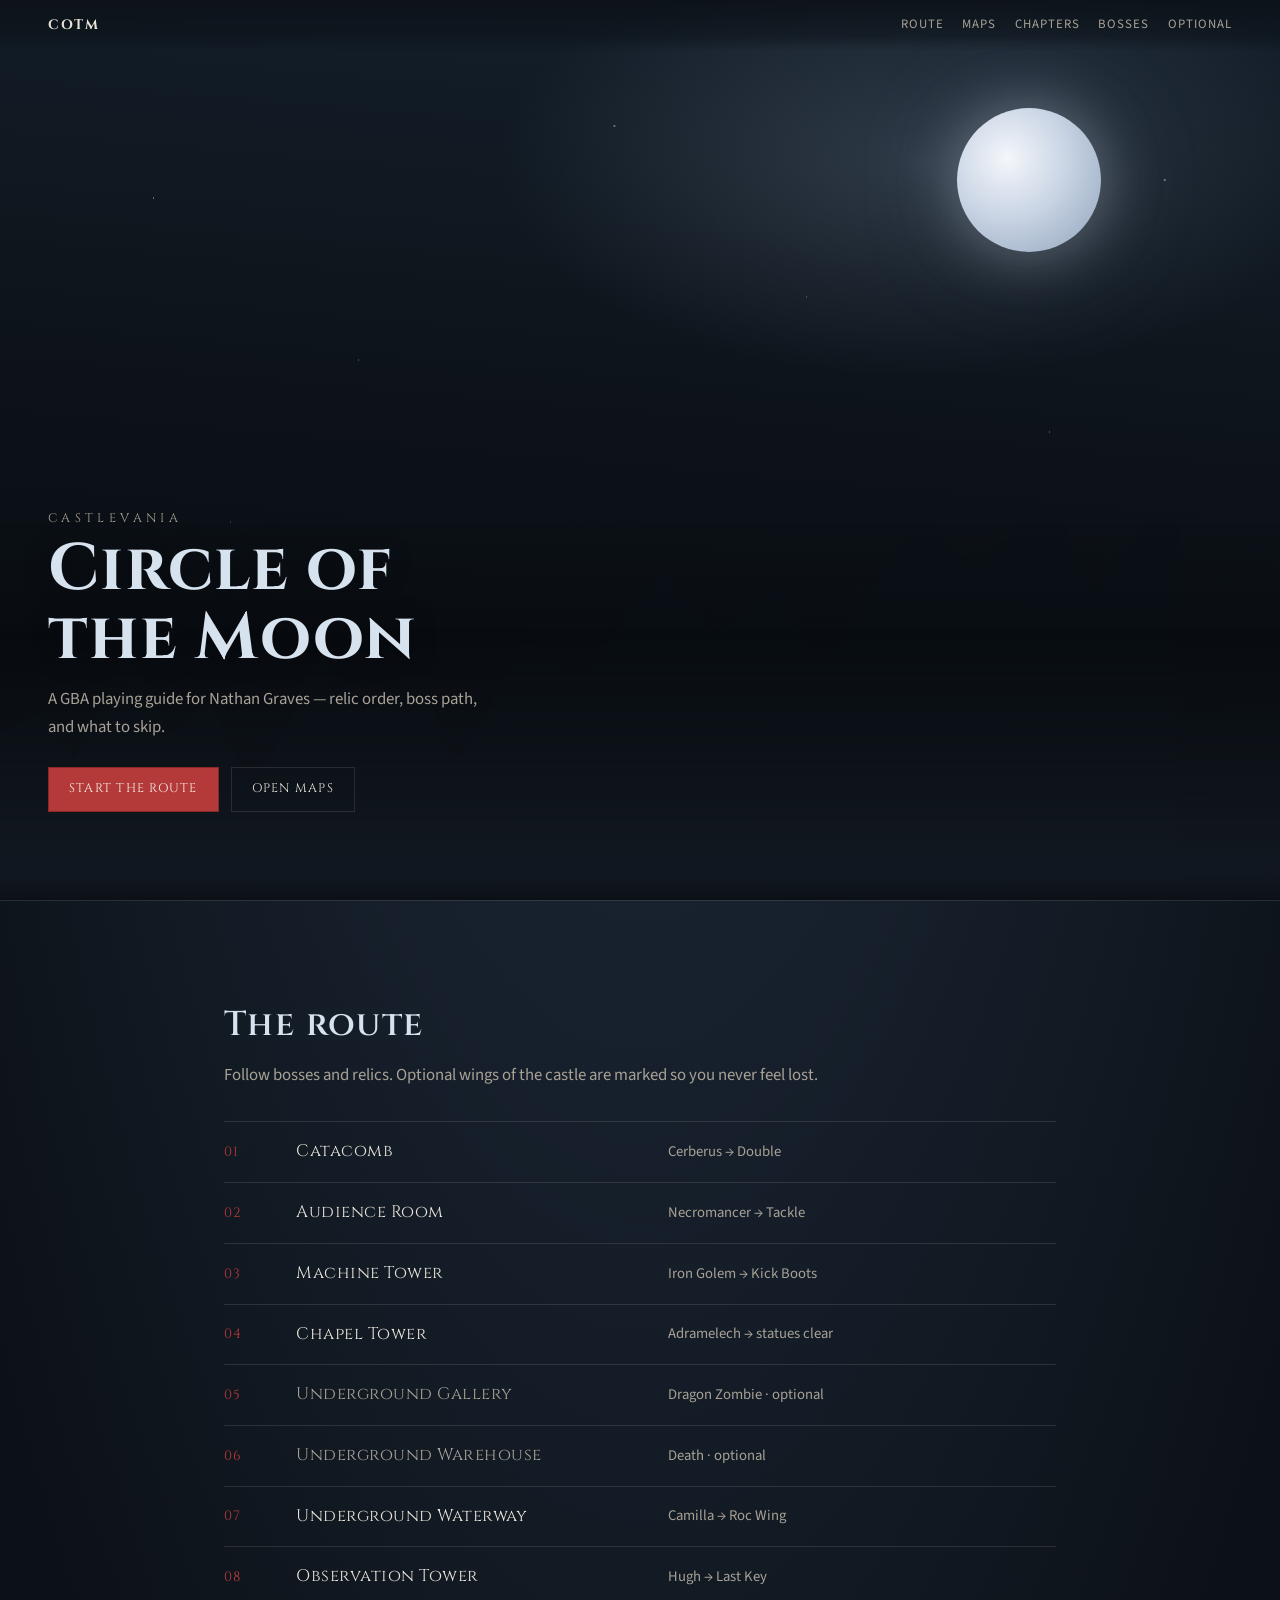
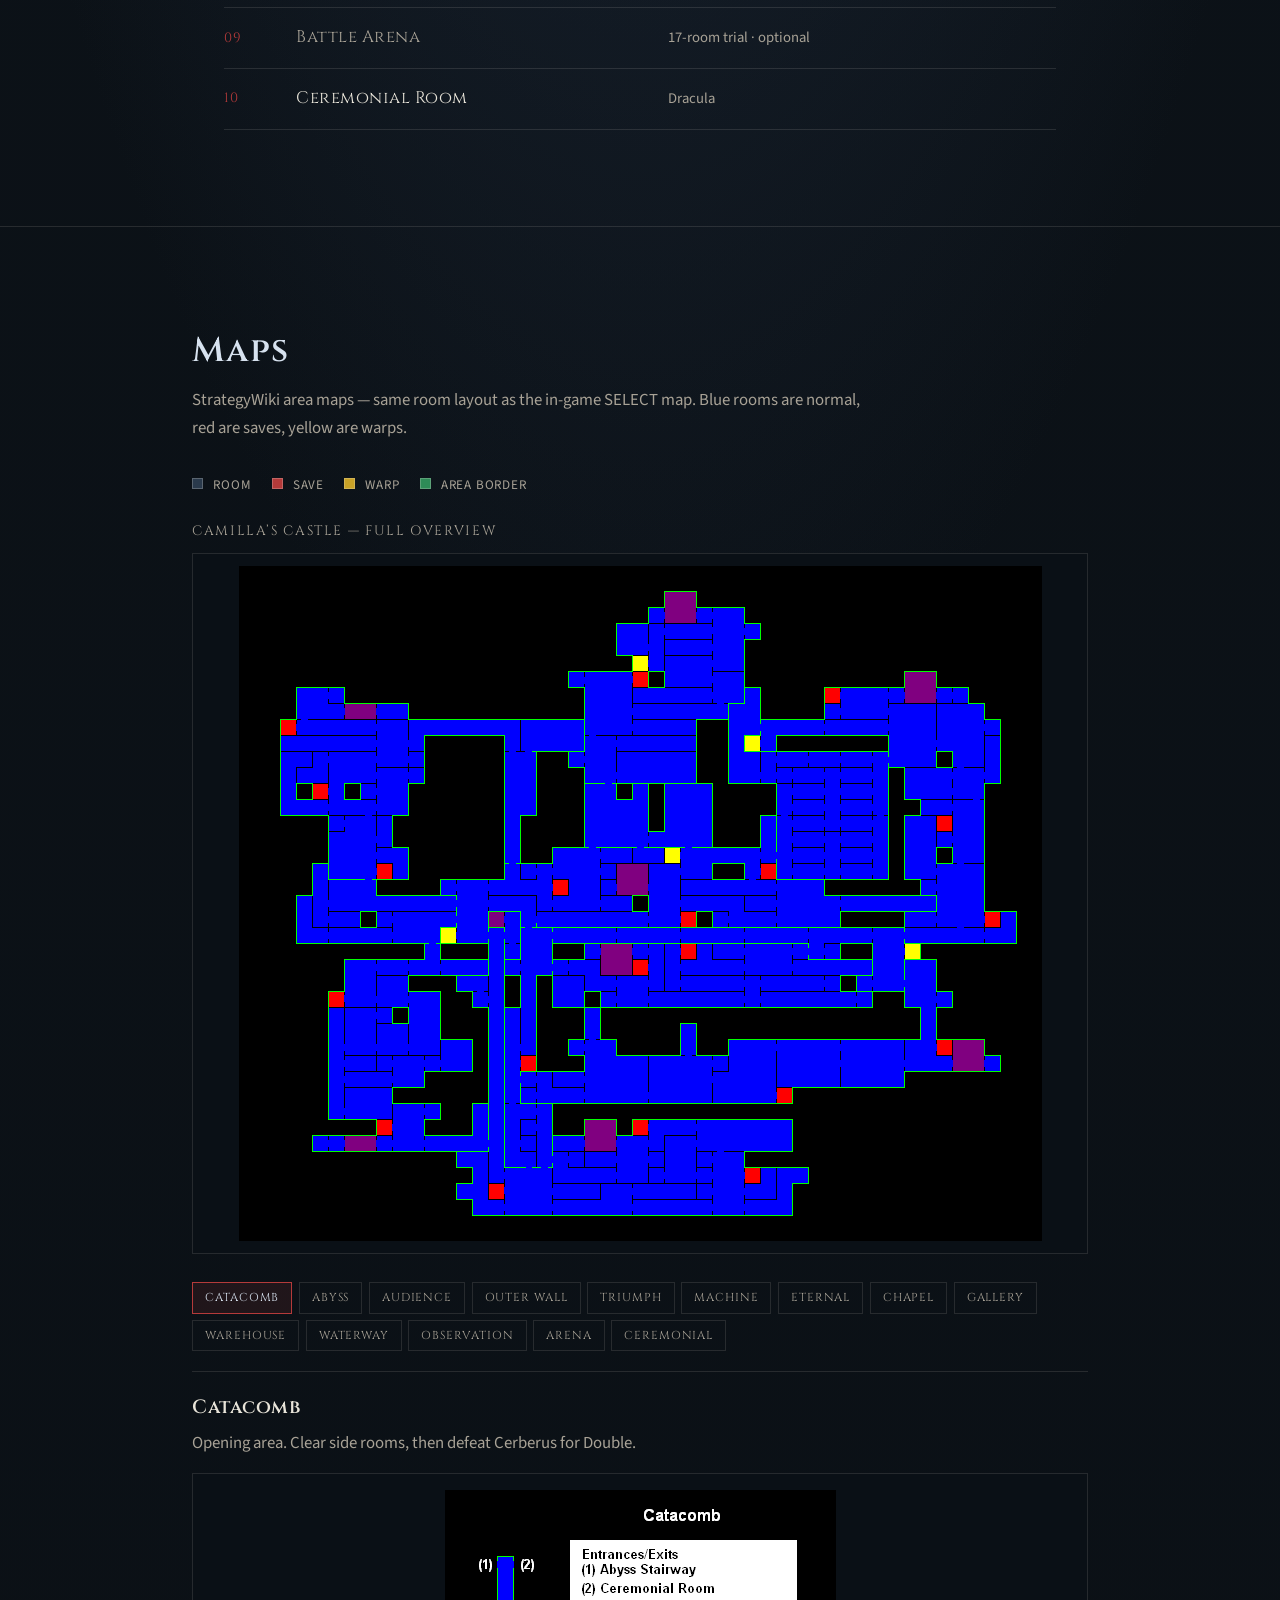
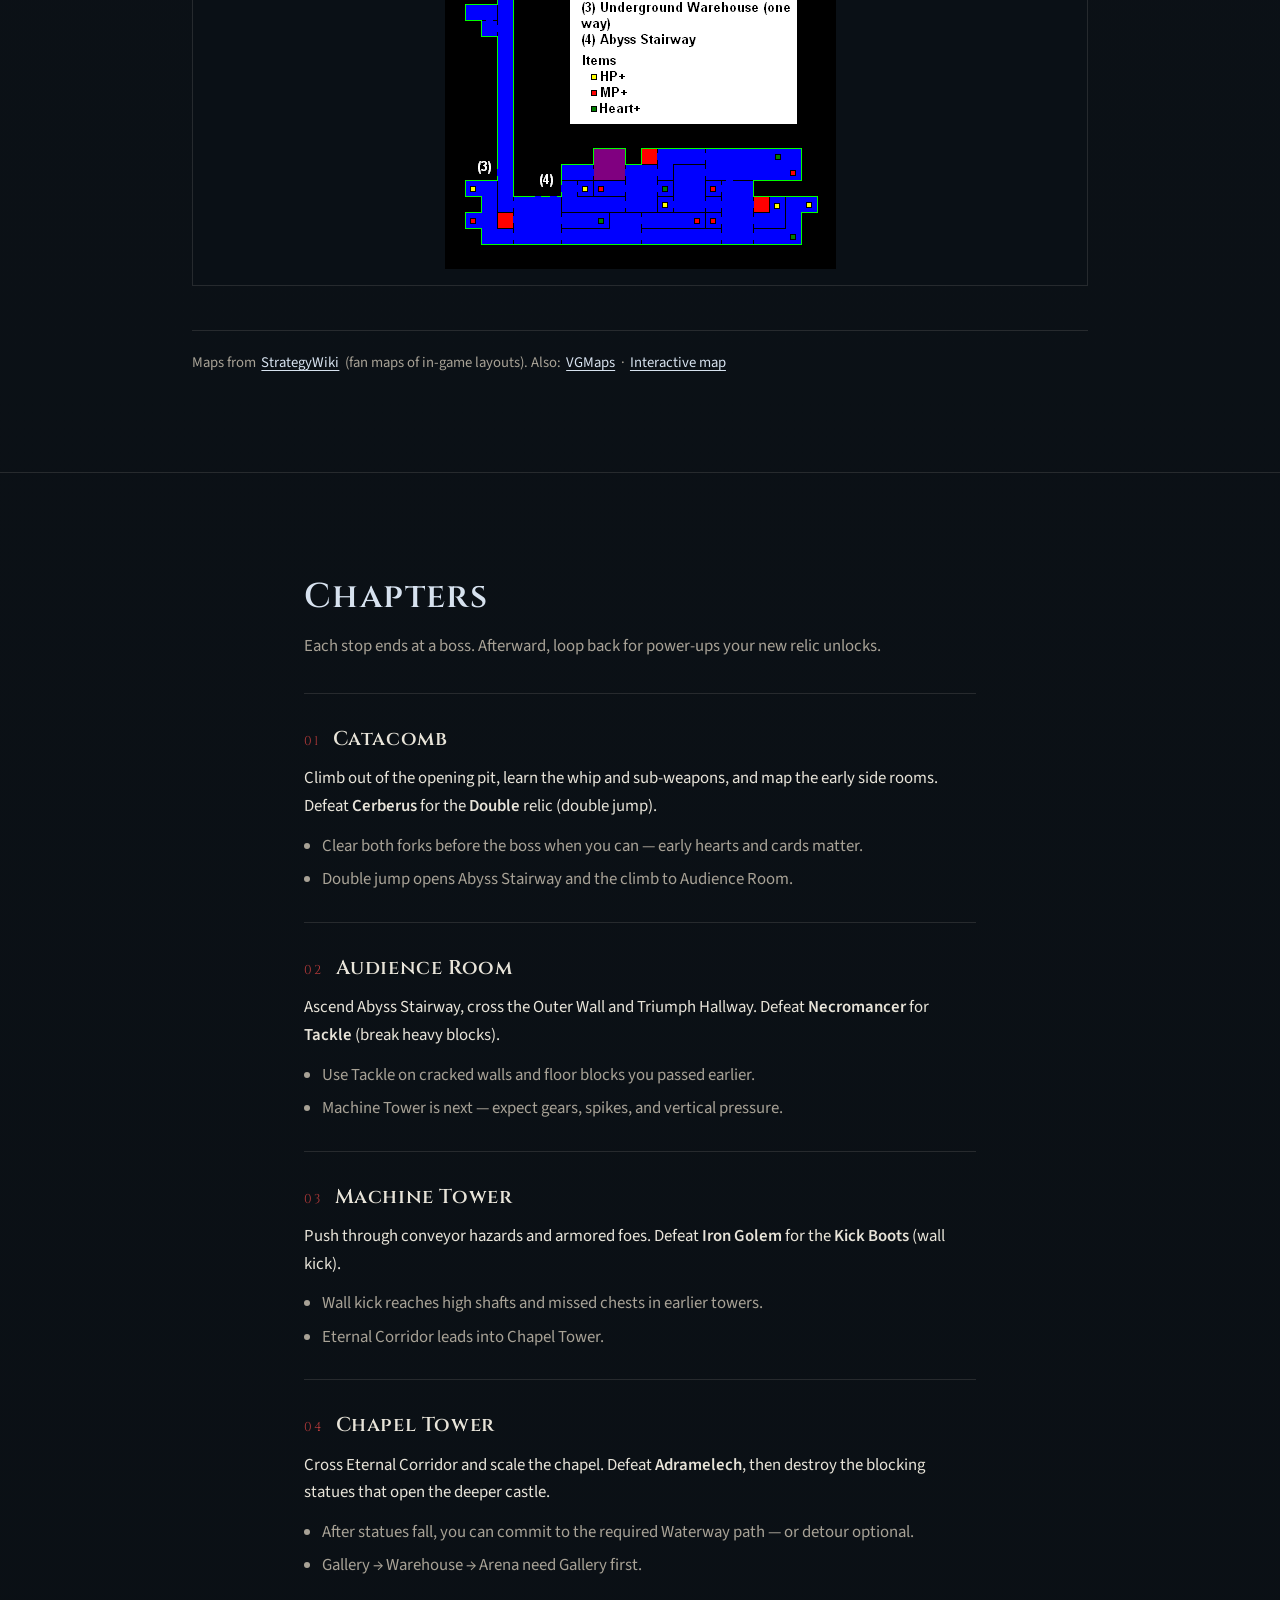
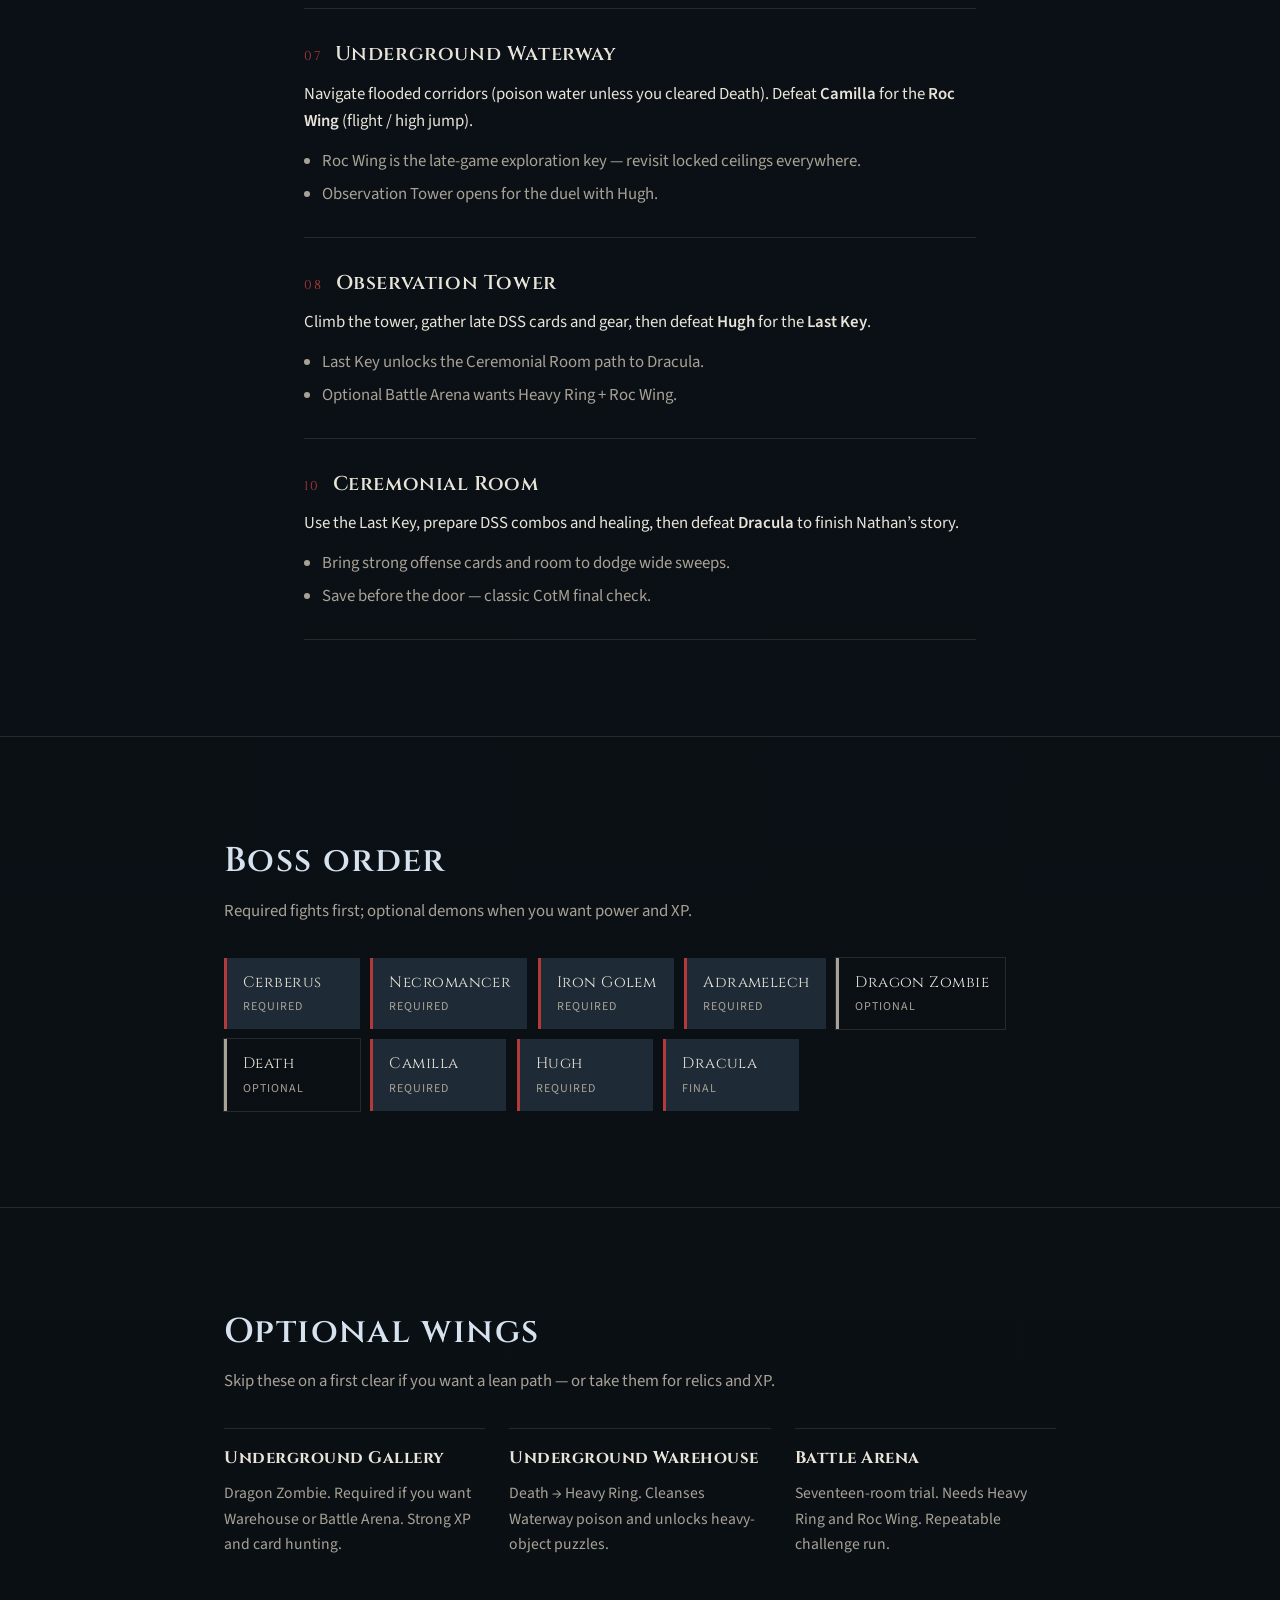
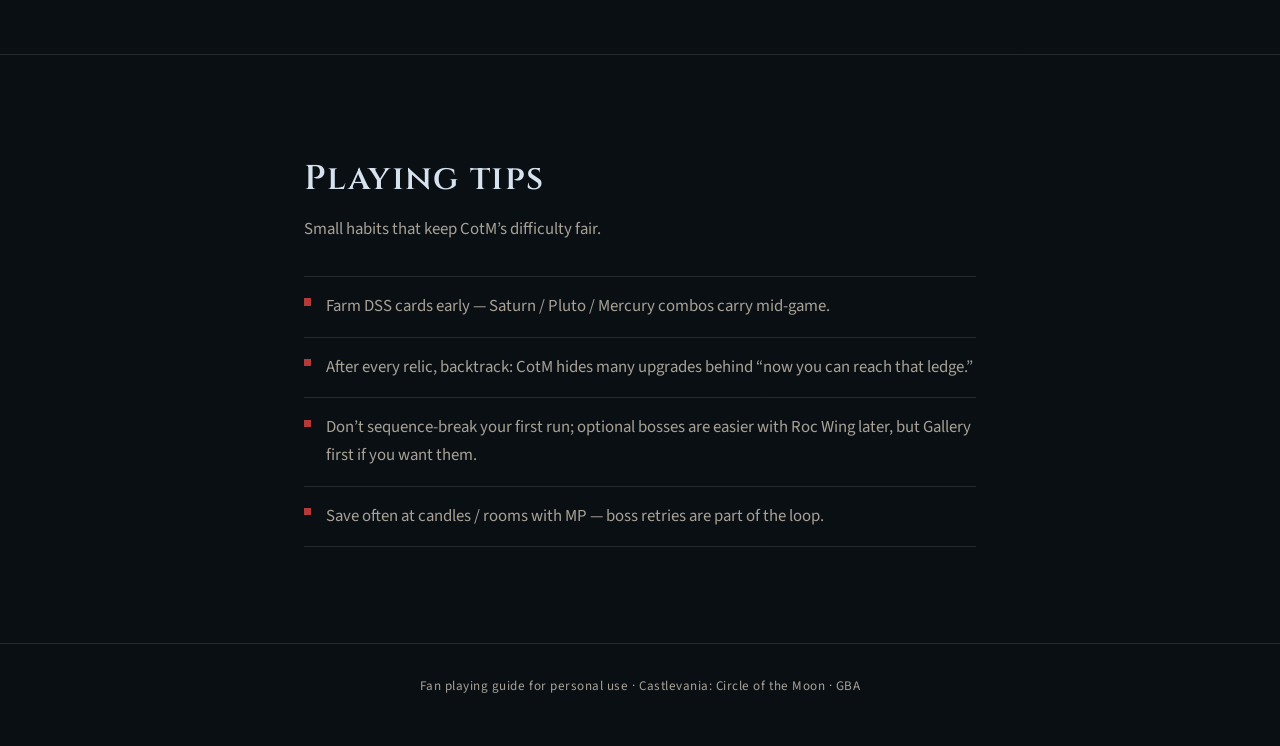
==== guides/circle-of-the-moon/index.html @ 8249a427 "Add Circle of the Moon guide site for GitHub Pages. Include StrategyWiki area maps and keep the loca" ====
<!DOCTYPE html>
<html lang="en">
<head>
  <meta charset="UTF-8" />
  <meta name="viewport" content="width=device-width, initial-scale=1" />
  <title>Circle of the Moon — Playing Guide</title>
  <meta name="description" content="A clear GBA playing guide for Castlevania: Circle of the Moon — maps, route, bosses, relics, and optional areas." />
  <link rel="preconnect" href="https://fonts.googleapis.com" />
  <link rel="preconnect" href="https://fonts.gstatic.com" crossorigin />
  <link href="https://fonts.googleapis.com/css2?family=Cinzel:wght@400;600;700&family=Source+Sans+3:ital,wght@0,400;0,600;1,400&display=swap" rel="stylesheet" />
  <link rel="stylesheet" href="styles.css" />
</head>
<body>
  <header class="site-nav">
    <a class="nav-brand" href="#top">CotM</a>
    <nav aria-label="Primary">
      <a href="#route">Route</a>
      <a href="#maps">Maps</a>
      <a href="#chapters">Chapters</a>
      <a href="#bosses">Bosses</a>
      <a href="#optional">Optional</a>
    </nav>
  </header>

  <main id="top">
    <section class="hero" aria-label="Hero">
      <div class="hero-sky" aria-hidden="true">
        <div class="moon"></div>
        <div class="stars"></div>
        <div class="castle"></div>
        <div class="mist"></div>
      </div>
      <div class="hero-copy">
        <p class="brand">Castlevania</p>
        <h1>Circle of the Moon</h1>
        <p class="lede">A GBA playing guide for Nathan Graves — relic order, boss path, and what to skip.</p>
        <div class="hero-actions">
          <a class="btn primary" href="#route">Start the route</a>
          <a class="btn ghost" href="#maps">Open maps</a>
        </div>
      </div>
    </section>

    <section id="route" class="section route">
      <div class="section-inner">
        <h2>The route</h2>
        <p class="section-lede">Follow bosses and relics. Optional wings of the castle are marked so you never feel lost.</p>
        <ol class="route-list">
          <li><span class="step">01</span><span class="place">Catacomb</span><span class="boss">Cerberus → Double</span></li>
          <li><span class="step">02</span><span class="place">Audience Room</span><span class="boss">Necromancer → Tackle</span></li>
          <li><span class="step">03</span><span class="place">Machine Tower</span><span class="boss">Iron Golem → Kick Boots</span></li>
          <li><span class="step">04</span><span class="place">Chapel Tower</span><span class="boss">Adramelech → statues clear</span></li>
          <li class="optional"><span class="step">05</span><span class="place">Underground Gallery</span><span class="boss">Dragon Zombie · optional</span></li>
          <li class="optional"><span class="step">06</span><span class="place">Underground Warehouse</span><span class="boss">Death · optional</span></li>
          <li><span class="step">07</span><span class="place">Underground Waterway</span><span class="boss">Camilla → Roc Wing</span></li>
          <li><span class="step">08</span><span class="place">Observation Tower</span><span class="boss">Hugh → Last Key</span></li>
          <li class="optional"><span class="step">09</span><span class="place">Battle Arena</span><span class="boss">17-room trial · optional</span></li>
          <li><span class="step">10</span><span class="place">Ceremonial Room</span><span class="boss">Dracula</span></li>
        </ol>
      </div>
    </section>

    <section id="maps" class="section maps">
      <div class="section-inner maps-inner">
        <h2>Maps</h2>
        <p class="section-lede">StrategyWiki area maps — same room layout as the in-game SELECT map. Blue rooms are normal, red are saves, yellow are warps.</p>

        <div class="map-legend" aria-label="Map legend">
          <span><i class="swatch room"></i> Room</span>
          <span><i class="swatch save"></i> Save</span>
          <span><i class="swatch warp"></i> Warp</span>
          <span><i class="swatch border"></i> Area border</span>
        </div>

        <figure class="castle-overview">
          <figcaption>Camilla’s Castle — full overview</figcaption>
          <div class="castle-overview-frame">
            <img
              src="maps/castle-overview.png"
              alt="Full Castlevania Circle of the Moon castle map from StrategyWiki"
              width="803"
              height="675"
              class="wiki-map overview-img"
            />
          </div>
        </figure>

        <div class="area-map-picker" role="tablist" aria-label="Area maps">
          <button type="button" role="tab" aria-selected="true" data-area="catacomb">Catacomb</button>
          <button type="button" role="tab" aria-selected="false" data-area="abyss">Abyss</button>
          <button type="button" role="tab" aria-selected="false" data-area="audience">Audience</button>
          <button type="button" role="tab" aria-selected="false" data-area="outer">Outer Wall</button>
          <button type="button" role="tab" aria-selected="false" data-area="triumph">Triumph</button>
          <button type="button" role="tab" aria-selected="false" data-area="machine">Machine</button>
          <button type="button" role="tab" aria-selected="false" data-area="eternal">Eternal</button>
          <button type="button" role="tab" aria-selected="false" data-area="chapel">Chapel</button>
          <button type="button" role="tab" aria-selected="false" data-area="gallery">Gallery</button>
          <button type="button" role="tab" aria-selected="false" data-area="warehouse">Warehouse</button>
          <button type="button" role="tab" aria-selected="false" data-area="waterway">Waterway</button>
          <button type="button" role="tab" aria-selected="false" data-area="observation">Observation</button>
          <button type="button" role="tab" aria-selected="false" data-area="arena">Arena</button>
          <button type="button" role="tab" aria-selected="false" data-area="ceremonial">Ceremonial</button>
        </div>

        <div class="area-panels">
          <article class="area-panel is-active" id="map-catacomb" data-area="catacomb" role="tabpanel">
            <header>
              <h3>Catacomb</h3>
              <p>Opening area. Clear side rooms, then defeat Cerberus for Double.</p>
            </header>
            <figure class="wiki-map-figure">
              <img src="maps/catacomb.png" alt="Catacomb map from StrategyWiki" width="391" height="379" class="wiki-map" />
            </figure>
          </article>

          <article class="area-panel" id="map-abyss" data-area="abyss" role="tabpanel" hidden>
            <header>
              <h3>Abyss Stairway</h3>
              <p>Vertical climb from Catacomb up into the Audience Room approach.</p>
            </header>
            <figure class="wiki-map-figure">
              <img src="maps/abyss-stairway.png" alt="Abyss Stairway map from StrategyWiki" width="100" height="299" class="wiki-map" />
            </figure>
          </article>

          <article class="area-panel" id="map-audience" data-area="audience" role="tabpanel" hidden>
            <header>
              <h3>Audience Room</h3>
              <p>Castle hub. Necromancer here drops Tackle.</p>
            </header>
            <figure class="wiki-map-figure">
              <img src="maps/audience-room.png" alt="Audience Room map from StrategyWiki" width="538" height="439" class="wiki-map" />
            </figure>
          </article>

          <article class="area-panel" id="map-outer" data-area="outer" role="tabpanel" hidden>
            <header>
              <h3>Outer Wall</h3>
              <p>Connects Audience Room routes along the castle face.</p>
            </header>
            <figure class="wiki-map-figure">
              <img src="maps/outer-wall.png" alt="Outer Wall map from StrategyWiki" width="187" height="113" class="wiki-map" />
            </figure>
          </article>

          <article class="area-panel" id="map-triumph" data-area="triumph" role="tabpanel" hidden>
            <header>
              <h3>Triumph Hallway</h3>
              <p>Link between Audience Room and Machine Tower.</p>
            </header>
            <figure class="wiki-map-figure">
              <img src="maps/triumph-hallway.png" alt="Triumph Hallway map from StrategyWiki" width="215" height="119" class="wiki-map" />
            </figure>
          </article>

          <article class="area-panel" id="map-machine" data-area="machine" role="tabpanel" hidden>
            <header>
              <h3>Machine Tower</h3>
              <p>Vertical tower. Iron Golem drops Kick Boots.</p>
            </header>
            <figure class="wiki-map-figure">
              <img src="maps/machine-tower.png" alt="Machine Tower map from StrategyWiki" width="357" height="401" class="wiki-map" />
            </figure>
          </article>

          <article class="area-panel" id="map-eternal" data-area="eternal" role="tabpanel" hidden>
            <header>
              <h3>Eternal Corridor</h3>
              <p>Approach corridor into Chapel Tower.</p>
            </header>
            <figure class="wiki-map-figure">
              <img src="maps/eternal-corridor.png" alt="Eternal Corridor map from StrategyWiki" width="407" height="103" class="wiki-map" />
            </figure>
          </article>

          <article class="area-panel" id="map-chapel" data-area="chapel" role="tabpanel" hidden>
            <header>
              <h3>Chapel Tower</h3>
              <p>Adramelech fight. Clearing statues opens the lower castle.</p>
            </header>
            <figure class="wiki-map-figure">
              <img src="maps/chapel-tower.png" alt="Chapel Tower map from StrategyWiki" width="558" height="357" class="wiki-map" />
            </figure>
          </article>

          <article class="area-panel" id="map-gallery" data-area="gallery" role="tabpanel" hidden>
            <header>
              <h3>Underground Gallery <em>optional</em></h3>
              <p>Dragon Zombie. Required before Warehouse or Battle Arena.</p>
            </header>
            <figure class="wiki-map-figure">
              <img src="maps/underground-gallery.png" alt="Underground Gallery map from StrategyWiki" width="376" height="275" class="wiki-map" />
            </figure>
          </article>

          <article class="area-panel" id="map-warehouse" data-area="warehouse" role="tabpanel" hidden>
            <header>
              <h3>Underground Warehouse <em>optional</em></h3>
              <p>Death drops Heavy Ring and cleanses Waterway poison.</p>
            </header>
            <figure class="wiki-map-figure">
              <img src="maps/underground-warehouse.png" alt="Underground Warehouse map from StrategyWiki" width="272" height="455" class="wiki-map" />
            </figure>
          </article>

          <article class="area-panel" id="map-waterway" data-area="waterway" role="tabpanel" hidden>
            <header>
              <h3>Underground Waterway</h3>
              <p>Camilla drops Roc Wing for late-game flight.</p>
            </header>
            <figure class="wiki-map-figure">
              <img src="maps/underground-waterway.png" alt="Underground Waterway map from StrategyWiki" width="544" height="324" class="wiki-map" />
            </figure>
          </article>

          <article class="area-panel" id="map-observation" data-area="observation" role="tabpanel" hidden>
            <header>
              <h3>Observation Tower</h3>
              <p>Hugh drops the Last Key to the Ceremonial Room.</p>
            </header>
            <figure class="wiki-map-figure">
              <img src="maps/observation-tower.png" alt="Observation Tower map from StrategyWiki" width="268" height="381" class="wiki-map" />
            </figure>
          </article>

          <article class="area-panel" id="map-arena" data-area="arena" role="tabpanel" hidden>
            <header>
              <h3>Battle Arena <em>optional</em></h3>
              <p>Seventeen-room trial. Needs Heavy Ring and Roc Wing.</p>
            </header>
            <figure class="wiki-map-figure">
              <img src="maps/battle-arena.png" alt="Battle Arena map from StrategyWiki" width="256" height="405" class="wiki-map" />
            </figure>
          </article>

          <article class="area-panel" id="map-ceremonial" data-area="ceremonial" role="tabpanel" hidden>
            <header>
              <h3>Ceremonial Room</h3>
              <p>Final chamber — Dracula. Last Key required.</p>
            </header>
            <figure class="wiki-map-figure">
              <img src="maps/ceremonial-room.png" alt="Ceremonial Room map from StrategyWiki" width="200" height="223" class="wiki-map" />
            </figure>
          </article>
        </div>

        <p class="map-credit">
          Maps from
          <a href="https://strategywiki.org/wiki/Castlevania:_Circle_of_the_Moon/Maps" target="_blank" rel="noopener">StrategyWiki</a>
          (fan maps of in-game layouts). Also:
          <a href="https://vgmaps.de/maps/gba/castlevania-circle-of-the-moon" target="_blank" rel="noopener">VGMaps</a>
          ·
          <a href="https://petercypers.github.io/COTM_interactive_map/" target="_blank" rel="noopener">Interactive map</a>
        </p>
      </div>
    </section>

    <section id="chapters" class="section chapters">
      <div class="section-inner">
        <h2>Chapters</h2>
        <p class="section-lede">Each stop ends at a boss. Afterward, loop back for power-ups your new relic unlocks.</p>

        <article class="chapter" id="catacomb">
          <header>
            <span class="chapter-num">01</span>
            <h3>Catacomb</h3>
          </header>
          <p>Climb out of the opening pit, learn the whip and sub-weapons, and map the early side rooms. Defeat <strong>Cerberus</strong> for the <strong>Double</strong> relic (double jump).</p>
          <ul>
            <li>Clear both forks before the boss when you can — early hearts and cards matter.</li>
            <li>Double jump opens Abyss Stairway and the climb to Audience Room.</li>
          </ul>
        </article>

        <article class="chapter" id="audience">
          <header>
            <span class="chapter-num">02</span>
            <h3>Audience Room</h3>
          </header>
          <p>Ascend Abyss Stairway, cross the Outer Wall and Triumph Hallway. Defeat <strong>Necromancer</strong> for <strong>Tackle</strong> (break heavy blocks).</p>
          <ul>
            <li>Use Tackle on cracked walls and floor blocks you passed earlier.</li>
            <li>Machine Tower is next — expect gears, spikes, and vertical pressure.</li>
          </ul>
        </article>

        <article class="chapter" id="machine">
          <header>
            <span class="chapter-num">03</span>
            <h3>Machine Tower</h3>
          </header>
          <p>Push through conveyor hazards and armored foes. Defeat <strong>Iron Golem</strong> for the <strong>Kick Boots</strong> (wall kick).</p>
          <ul>
            <li>Wall kick reaches high shafts and missed chests in earlier towers.</li>
            <li>Eternal Corridor leads into Chapel Tower.</li>
          </ul>
        </article>

        <article class="chapter" id="chapel">
          <header>
            <span class="chapter-num">04</span>
            <h3>Chapel Tower</h3>
          </header>
          <p>Cross Eternal Corridor and scale the chapel. Defeat <strong>Adramelech</strong>, then destroy the blocking statues that open the deeper castle.</p>
          <ul>
            <li>After statues fall, you can commit to the required Waterway path — or detour optional.</li>
            <li>Gallery → Warehouse → Arena need Gallery first.</li>
          </ul>
        </article>

        <article class="chapter" id="waterway">
          <header>
            <span class="chapter-num">07</span>
            <h3>Underground Waterway</h3>
          </header>
          <p>Navigate flooded corridors (poison water unless you cleared Death). Defeat <strong>Camilla</strong> for the <strong>Roc Wing</strong> (flight / high jump).</p>
          <ul>
            <li>Roc Wing is the late-game exploration key — revisit locked ceilings everywhere.</li>
            <li>Observation Tower opens for the duel with Hugh.</li>
          </ul>
        </article>

        <article class="chapter" id="observation">
          <header>
            <span class="chapter-num">08</span>
            <h3>Observation Tower</h3>
          </header>
          <p>Climb the tower, gather late DSS cards and gear, then defeat <strong>Hugh</strong> for the <strong>Last Key</strong>.</p>
          <ul>
            <li>Last Key unlocks the Ceremonial Room path to Dracula.</li>
            <li>Optional Battle Arena wants Heavy Ring + Roc Wing.</li>
          </ul>
        </article>

        <article class="chapter" id="ceremonial">
          <header>
            <span class="chapter-num">10</span>
            <h3>Ceremonial Room</h3>
          </header>
          <p>Use the Last Key, prepare DSS combos and healing, then defeat <strong>Dracula</strong> to finish Nathan’s story.</p>
          <ul>
            <li>Bring strong offense cards and room to dodge wide sweeps.</li>
            <li>Save before the door — classic CotM final check.</li>
          </ul>
        </article>
      </div>
    </section>

    <section id="bosses" class="section bosses">
      <div class="section-inner">
        <h2>Boss order</h2>
        <p class="section-lede">Required fights first; optional demons when you want power and XP.</p>
        <div class="boss-rail" role="list">
          <div class="boss-chip" role="listitem"><span>Cerberus</span><em>required</em></div>
          <div class="boss-chip" role="listitem"><span>Necromancer</span><em>required</em></div>
          <div class="boss-chip" role="listitem"><span>Iron Golem</span><em>required</em></div>
          <div class="boss-chip" role="listitem"><span>Adramelech</span><em>required</em></div>
          <div class="boss-chip opt" role="listitem"><span>Dragon Zombie</span><em>optional</em></div>
          <div class="boss-chip opt" role="listitem"><span>Death</span><em>optional</em></div>
          <div class="boss-chip" role="listitem"><span>Camilla</span><em>required</em></div>
          <div class="boss-chip" role="listitem"><span>Hugh</span><em>required</em></div>
          <div class="boss-chip" role="listitem"><span>Dracula</span><em>final</em></div>
        </div>
      </div>
    </section>

    <section id="optional" class="section optional-areas">
      <div class="section-inner">
        <h2>Optional wings</h2>
        <p class="section-lede">Skip these on a first clear if you want a lean path — or take them for relics and XP.</p>
        <div class="opt-grid">
          <article>
            <h3>Underground Gallery</h3>
            <p>Dragon Zombie. Required if you want Warehouse or Battle Arena. Strong XP and card hunting.</p>
          </article>
          <article>
            <h3>Underground Warehouse</h3>
            <p>Death → Heavy Ring. Cleanses Waterway poison and unlocks heavy-object puzzles.</p>
          </article>
          <article>
            <h3>Battle Arena</h3>
            <p>Seventeen-room trial. Needs Heavy Ring and Roc Wing. Repeatable challenge run.</p>
          </article>
        </div>
      </div>
    </section>

    <section class="section tips">
      <div class="section-inner">
        <h2>Playing tips</h2>
        <p class="section-lede">Small habits that keep CotM’s difficulty fair.</p>
        <ul class="tip-list">
          <li>Farm DSS cards early — Saturn / Pluto / Mercury combos carry mid-game.</li>
          <li>After every relic, backtrack: CotM hides many upgrades behind “now you can reach that ledge.”</li>
          <li>Don’t sequence-break your first run; optional bosses are easier with Roc Wing later, but Gallery first if you want them.</li>
          <li>Save often at candles / rooms with MP — boss retries are part of the loop.</li>
        </ul>
      </div>
    </section>
  </main>

  <footer class="site-footer">
    <p>Fan playing guide for personal use · Castlevania: Circle of the Moon · GBA</p>
  </footer>

  <script src="script.js"></script>
</body>
</html>
---- guides/circle-of-the-moon/styles.css ----
:root {
  --ink: #e8e4d9;
  --ink-dim: #a8a296;
  --night: #0c1218;
  --night-2: #141c26;
  --slate: #1e2a36;
  --moon: #d7e2ef;
  --moon-glow: rgba(215, 226, 239, 0.35);
  --crimson: #b43a3a;
  --crimson-deep: #8a2828;
  --line: rgba(232, 228, 217, 0.12);
  --font-display: "Cinzel", "Times New Roman", serif;
  --font-body: "Source Sans 3", "Segoe UI", sans-serif;
  --pad: clamp(1.25rem, 4vw, 3rem);
  --max: 42rem;
  --max-wide: 52rem;
}

*,
*::before,
*::after {
  box-sizing: border-box;
}

html {
  scroll-behavior: smooth;
}

body {
  margin: 0;
  color: var(--ink);
  font-family: var(--font-body);
  font-size: 1.05rem;
  line-height: 1.65;
  background:
    radial-gradient(120% 80% at 50% -10%, #243246 0%, transparent 55%),
    linear-gradient(180deg, var(--night) 0%, #0a0f14 100%);
  min-height: 100vh;
}

img {
  max-width: 100%;
}

a {
  color: var(--moon);
  text-decoration-thickness: 1px;
  text-underline-offset: 0.2em;
}

a:hover {
  color: #fff;
}

.site-nav {
  position: fixed;
  inset: 0 0 auto;
  z-index: 20;
  display: flex;
  align-items: center;
  justify-content: space-between;
  gap: 1rem;
  padding: 0.85rem var(--pad);
  background: linear-gradient(180deg, rgba(12, 18, 24, 0.92), rgba(12, 18, 24, 0.55) 70%, transparent);
  backdrop-filter: blur(6px);
}

.nav-brand {
  font-family: var(--font-display);
  font-weight: 700;
  letter-spacing: 0.12em;
  text-transform: uppercase;
  font-size: 0.85rem;
  color: var(--ink);
  text-decoration: none;
}

.site-nav nav {
  display: flex;
  flex-wrap: wrap;
  gap: 0.85rem 1.15rem;
}

.site-nav nav a {
  font-size: 0.8rem;
  letter-spacing: 0.08em;
  text-transform: uppercase;
  text-decoration: none;
  color: var(--ink-dim);
}

.site-nav nav a:hover {
  color: var(--ink);
}

/* —— Hero —— */
.hero {
  position: relative;
  min-height: 100svh;
  display: grid;
  align-items: end;
  overflow: hidden;
  isolation: isolate;
}

.hero-sky {
  position: absolute;
  inset: 0;
  z-index: -1;
  background:
    radial-gradient(ellipse 55% 40% at 72% 18%, rgba(180, 200, 230, 0.18), transparent 60%),
    linear-gradient(185deg, #15202c 0%, #0c1218 48%, #080b10 100%);
}

.moon {
  position: absolute;
  top: 12%;
  right: 14%;
  width: clamp(5.5rem, 16vw, 9rem);
  height: clamp(5.5rem, 16vw, 9rem);
  border-radius: 50%;
  background:
    radial-gradient(circle at 35% 35%, #f4f7fb 0%, #c9d4e4 45%, #8fa3bc 100%);
  box-shadow: 0 0 60px var(--moon-glow), 0 0 120px rgba(180, 200, 230, 0.15);
  animation: moon-rise 1.8s ease-out both;
}

.stars {
  position: absolute;
  inset: 0;
  background-image:
    radial-gradient(1px 1px at 12% 22%, rgba(255, 255, 255, 0.7), transparent),
    radial-gradient(1px 1px at 28% 40%, rgba(255, 255, 255, 0.45), transparent),
    radial-gradient(1.5px 1.5px at 48% 14%, rgba(255, 255, 255, 0.55), transparent),
    radial-gradient(1px 1px at 63% 33%, rgba(255, 255, 255, 0.4), transparent),
    radial-gradient(1px 1px at 82% 48%, rgba(255, 255, 255, 0.5), transparent),
    radial-gradient(1px 1px at 18% 58%, rgba(255, 255, 255, 0.35), transparent),
    radial-gradient(1.5px 1.5px at 91% 20%, rgba(255, 255, 255, 0.6), transparent);
  opacity: 0;
  animation: stars-in 2.2s ease 0.4s both;
}

.castle {
  position: absolute;
  left: 0;
  right: 0;
  bottom: 0;
  height: 42%;
  background:
    linear-gradient(180deg, transparent 0%, rgba(8, 10, 14, 0.55) 40%, #06080c 100%),
    url("data:image/svg+xml,%3Csvg xmlns='http://www.w3.org/2000/svg' viewBox='0 0 1200 320' preserveAspectRatio='none'%3E%3Cpath fill='%23091016' d='M0 320V180l40-20 30 40 50-90 40 70 35-30 45 80 60-120 40 50 55-40 30 90 70-110 45 35 80-95 50 55 60-40 40 70 90-130 55 45 70-60 40 80 80-100V320z'/%3E%3C/svg%3E")
      bottom / 100% 100% no-repeat;
  animation: castle-in 1.6s ease-out 0.2s both;
}

.mist {
  position: absolute;
  left: -10%;
  right: -10%;
  bottom: 0;
  height: 28%;
  background: linear-gradient(180deg, transparent, rgba(30, 42, 54, 0.55));
  filter: blur(18px);
  animation: mist-drift 12s ease-in-out infinite alternate;
}

.hero-copy {
  position: relative;
  padding: calc(5rem + var(--pad)) var(--pad) clamp(3rem, 10vh, 5.5rem);
  max-width: 36rem;
  animation: copy-in 1.2s ease 0.35s both;
}

.brand {
  margin: 0 0 0.35rem;
  font-family: var(--font-display);
  font-size: 0.78rem;
  letter-spacing: 0.35em;
  text-transform: uppercase;
  color: var(--ink-dim);
}

.hero h1 {
  margin: 0 0 0.85rem;
  font-family: var(--font-display);
  font-weight: 700;
  font-size: clamp(2.4rem, 7vw, 4.1rem);
  line-height: 1.05;
  letter-spacing: 0.02em;
  color: var(--moon);
  text-shadow: 0 2px 24px rgba(0, 0, 0, 0.45);
}

.lede {
  margin: 0 0 1.6rem;
  color: var(--ink-dim);
  font-size: 1.05rem;
  max-width: 28rem;
}

.hero-actions {
  display: flex;
  flex-wrap: wrap;
  gap: 0.75rem;
}

.btn {
  display: inline-flex;
  align-items: center;
  justify-content: center;
  padding: 0.7rem 1.25rem;
  font-family: var(--font-display);
  font-size: 0.78rem;
  letter-spacing: 0.1em;
  text-transform: uppercase;
  text-decoration: none;
  border: 1px solid transparent;
  transition: background 0.2s, color 0.2s, border-color 0.2s;
}

.btn.primary {
  background: var(--crimson);
  color: #f7f2ea;
  border-color: var(--crimson-deep);
}

.btn.primary:hover {
  background: #c94a4a;
  color: #fff;
}

.btn.ghost {
  background: transparent;
  color: var(--ink);
  border-color: var(--line);
}

.btn.ghost:hover {
  border-color: var(--ink-dim);
  color: #fff;
}

/* —— Sections —— */
.section {
  padding: clamp(3.5rem, 10vw, 6rem) var(--pad);
  border-top: 1px solid var(--line);
}

.section-inner {
  max-width: var(--max-wide);
  margin: 0 auto;
}

.section h2 {
  margin: 0 0 0.5rem;
  font-family: var(--font-display);
  font-weight: 600;
  font-size: clamp(1.6rem, 3.5vw, 2.15rem);
  letter-spacing: 0.04em;
  color: var(--moon);
}

.section-lede {
  margin: 0 0 2rem;
  max-width: var(--max);
  color: var(--ink-dim);
}

/* Route */
.route-list {
  list-style: none;
  margin: 0;
  padding: 0;
  display: grid;
  gap: 0;
  border-top: 1px solid var(--line);
}

.route-list li {
  display: grid;
  grid-template-columns: 3rem 1fr;
  grid-template-rows: auto auto;
  column-gap: 1rem;
  padding: 1rem 0;
  border-bottom: 1px solid var(--line);
  opacity: 0;
  transform: translateY(10px);
}

.route-list li.in {
  opacity: 1;
  transform: none;
  transition: opacity 0.5s ease, transform 0.5s ease;
}

.route-list .step {
  grid-row: 1 / span 2;
  align-self: center;
  font-family: var(--font-display);
  font-size: 0.85rem;
  letter-spacing: 0.08em;
  color: var(--crimson);
}

.route-list .place {
  font-family: var(--font-display);
  font-size: 1.05rem;
  letter-spacing: 0.03em;
}

.route-list .boss {
  font-size: 0.92rem;
  color: var(--ink-dim);
}

.route-list li.optional .place {
  color: var(--ink-dim);
}

@media (min-width: 640px) {
  .route-list li {
    grid-template-columns: 3.5rem minmax(10rem, 1.1fr) 1.2fr;
    grid-template-rows: auto;
    align-items: center;
  }

  .route-list .step {
    grid-row: auto;
  }
}

/* Chapters */
.chapters .section-inner {
  max-width: var(--max);
}

.chapter {
  padding: 1.75rem 0;
  border-top: 1px solid var(--line);
}

.chapter:last-child {
  border-bottom: 1px solid var(--line);
}

.chapter header {
  display: flex;
  align-items: baseline;
  gap: 0.85rem;
  margin-bottom: 0.65rem;
}

.chapter-num {
  font-family: var(--font-display);
  font-size: 0.8rem;
  letter-spacing: 0.12em;
  color: var(--crimson);
}

.chapter h3 {
  margin: 0;
  font-family: var(--font-display);
  font-weight: 600;
  font-size: 1.25rem;
  letter-spacing: 0.03em;
}

.chapter p {
  margin: 0 0 0.75rem;
}

.chapter ul {
  margin: 0;
  padding-left: 1.15rem;
  color: var(--ink-dim);
}

.chapter li + li {
  margin-top: 0.35rem;
}

.chapter strong {
  color: var(--ink);
  font-weight: 600;
}

/* Bosses */
.boss-rail {
  display: flex;
  flex-wrap: wrap;
  gap: 0.65rem;
}

.boss-chip {
  display: flex;
  flex-direction: column;
  gap: 0.15rem;
  padding: 0.75rem 1rem;
  background: var(--slate);
  border-left: 3px solid var(--crimson);
  min-width: 8.5rem;
}

.boss-chip.opt {
  border-left-color: var(--ink-dim);
  background: transparent;
  outline: 1px solid var(--line);
}

.boss-chip span {
  font-family: var(--font-display);
  font-size: 0.95rem;
  letter-spacing: 0.03em;
}

.boss-chip em {
  font-style: normal;
  font-size: 0.75rem;
  letter-spacing: 0.08em;
  text-transform: uppercase;
  color: var(--ink-dim);
}

/* Optional */
.opt-grid {
  display: grid;
  gap: 1.75rem;
}

@media (min-width: 720px) {
  .opt-grid {
    grid-template-columns: repeat(3, 1fr);
    gap: 1.5rem;
  }
}

.opt-grid article {
  padding-top: 1rem;
  border-top: 1px solid var(--line);
}

.opt-grid h3 {
  margin: 0 0 0.5rem;
  font-family: var(--font-display);
  font-size: 1.05rem;
  letter-spacing: 0.03em;
}

.opt-grid p {
  margin: 0;
  color: var(--ink-dim);
  font-size: 0.98rem;
}

/* Tips */
.tips .section-inner {
  max-width: var(--max);
}

.tip-list {
  margin: 0;
  padding: 0;
  list-style: none;
}

.tip-list li {
  position: relative;
  padding: 1rem 0 1rem 1.35rem;
  border-top: 1px solid var(--line);
  color: var(--ink-dim);
}

.tip-list li:last-child {
  border-bottom: 1px solid var(--line);
}

.tip-list li::before {
  content: "";
  position: absolute;
  left: 0;
  top: 1.35rem;
  width: 0.45rem;
  height: 0.45rem;
  background: var(--crimson);
}

.site-footer {
  padding: 2rem var(--pad) 3rem;
  text-align: center;
  border-top: 1px solid var(--line);
}

.site-footer p {
  margin: 0;
  font-size: 0.82rem;
  letter-spacing: 0.04em;
  color: var(--ink-dim);
}

/* —— Maps —— */
.maps-inner {
  max-width: min(56rem, 100%);
}

.map-legend {
  display: flex;
  flex-wrap: wrap;
  gap: 0.65rem 1.25rem;
  margin: 0 0 1.5rem;
  font-size: 0.82rem;
  letter-spacing: 0.06em;
  text-transform: uppercase;
  color: var(--ink-dim);
}

.map-legend .swatch {
  display: inline-block;
  width: 0.7rem;
  height: 0.7rem;
  margin-right: 0.4rem;
  vertical-align: -0.05rem;
  border: 1px solid rgba(232, 228, 217, 0.25);
}

.map-legend .swatch.room {
  background: #2a3a4c;
}

.map-legend .swatch.save {
  background: #b43a3a;
}

.map-legend .swatch.warp {
  background: #c9a227;
}

.map-legend .swatch.border {
  background: #2e8b57;
}

.castle-overview {
  margin: 0 0 1.75rem;
}

.castle-overview figcaption {
  margin: 0 0 0.65rem;
  font-family: var(--font-display);
  font-size: 0.85rem;
  letter-spacing: 0.12em;
  text-transform: uppercase;
  color: var(--ink-dim);
}

.castle-overview-frame {
  padding: 0.75rem;
  background: #0a1016;
  border: 1px solid var(--line);
  overflow-x: auto;
  text-align: center;
}

.wiki-map {
  display: block;
  max-width: 100%;
  height: auto;
  margin: 0 auto;
  image-rendering: pixelated;
  image-rendering: crisp-edges;
}

.wiki-map.overview-img {
  width: min(100%, 803px);
}

.wiki-map-figure {
  margin: 0 0 0.5rem;
  padding: 1rem;
  background: #0a1016;
  border: 1px solid var(--line);
  overflow-x: auto;
  text-align: center;
}

.area-map-picker {
  display: flex;
  flex-wrap: wrap;
  gap: 0.4rem;
  margin: 0 0 1.25rem;
}

.area-map-picker button {
  appearance: none;
  margin: 0;
  padding: 0.45rem 0.75rem;
  font-family: var(--font-display);
  font-size: 0.72rem;
  letter-spacing: 0.08em;
  text-transform: uppercase;
  color: var(--ink-dim);
  background: transparent;
  border: 1px solid var(--line);
  cursor: pointer;
  transition: color 0.15s, border-color 0.15s, background 0.15s;
}

.area-map-picker button:hover {
  color: var(--ink);
  border-color: #4a5a6c;
}

.area-map-picker button[aria-selected="true"] {
  color: var(--moon);
  border-color: var(--crimson);
  background: rgba(180, 58, 58, 0.12);
}

.area-panel {
  padding: 1.25rem 0 0.5rem;
  border-top: 1px solid var(--line);
}

.area-panel[hidden] {
  display: none;
}

.area-panel header {
  margin-bottom: 1rem;
  max-width: var(--max);
}

.area-panel h3 {
  margin: 0 0 0.35rem;
  font-family: var(--font-display);
  font-weight: 600;
  font-size: 1.2rem;
  letter-spacing: 0.03em;
}

.area-panel h3 em {
  font-style: normal;
  font-size: 0.72rem;
  letter-spacing: 0.1em;
  text-transform: uppercase;
  color: var(--ink-dim);
  margin-left: 0.5rem;
}

.area-panel header p {
  margin: 0;
  color: var(--ink-dim);
}

.map-credit {
  margin: 1.75rem 0 0;
  padding-top: 1.25rem;
  border-top: 1px solid var(--line);
  font-size: 0.92rem;
  color: var(--ink-dim);
}

.map-credit a {
  margin: 0 0.15rem;
}

/* Motion */
@keyframes moon-rise {
  from {
    opacity: 0;
    transform: translateY(18px) scale(0.92);
  }
  to {
    opacity: 1;
    transform: none;
  }
}

@keyframes stars-in {
  from {
    opacity: 0;
  }
  to {
    opacity: 1;
  }
}

@keyframes castle-in {
  from {
    opacity: 0;
    transform: translateY(24px);
  }
  to {
    opacity: 1;
    transform: none;
  }
}

@keyframes mist-drift {
  from {
    transform: translateX(-2%);
  }
  to {
    transform: translateX(2%);
  }
}

@keyframes copy-in {
  from {
    opacity: 0;
    transform: translateY(16px);
  }
  to {
    opacity: 1;
    transform: none;
  }
}

@media (prefers-reduced-motion: reduce) {
  html {
    scroll-behavior: auto;
  }

  .moon,
  .stars,
  .castle,
  .mist,
  .hero-copy,
  .route-list li {
    animation: none !important;
    opacity: 1 !important;
    transform: none !important;
    transition: none !important;
  }
}
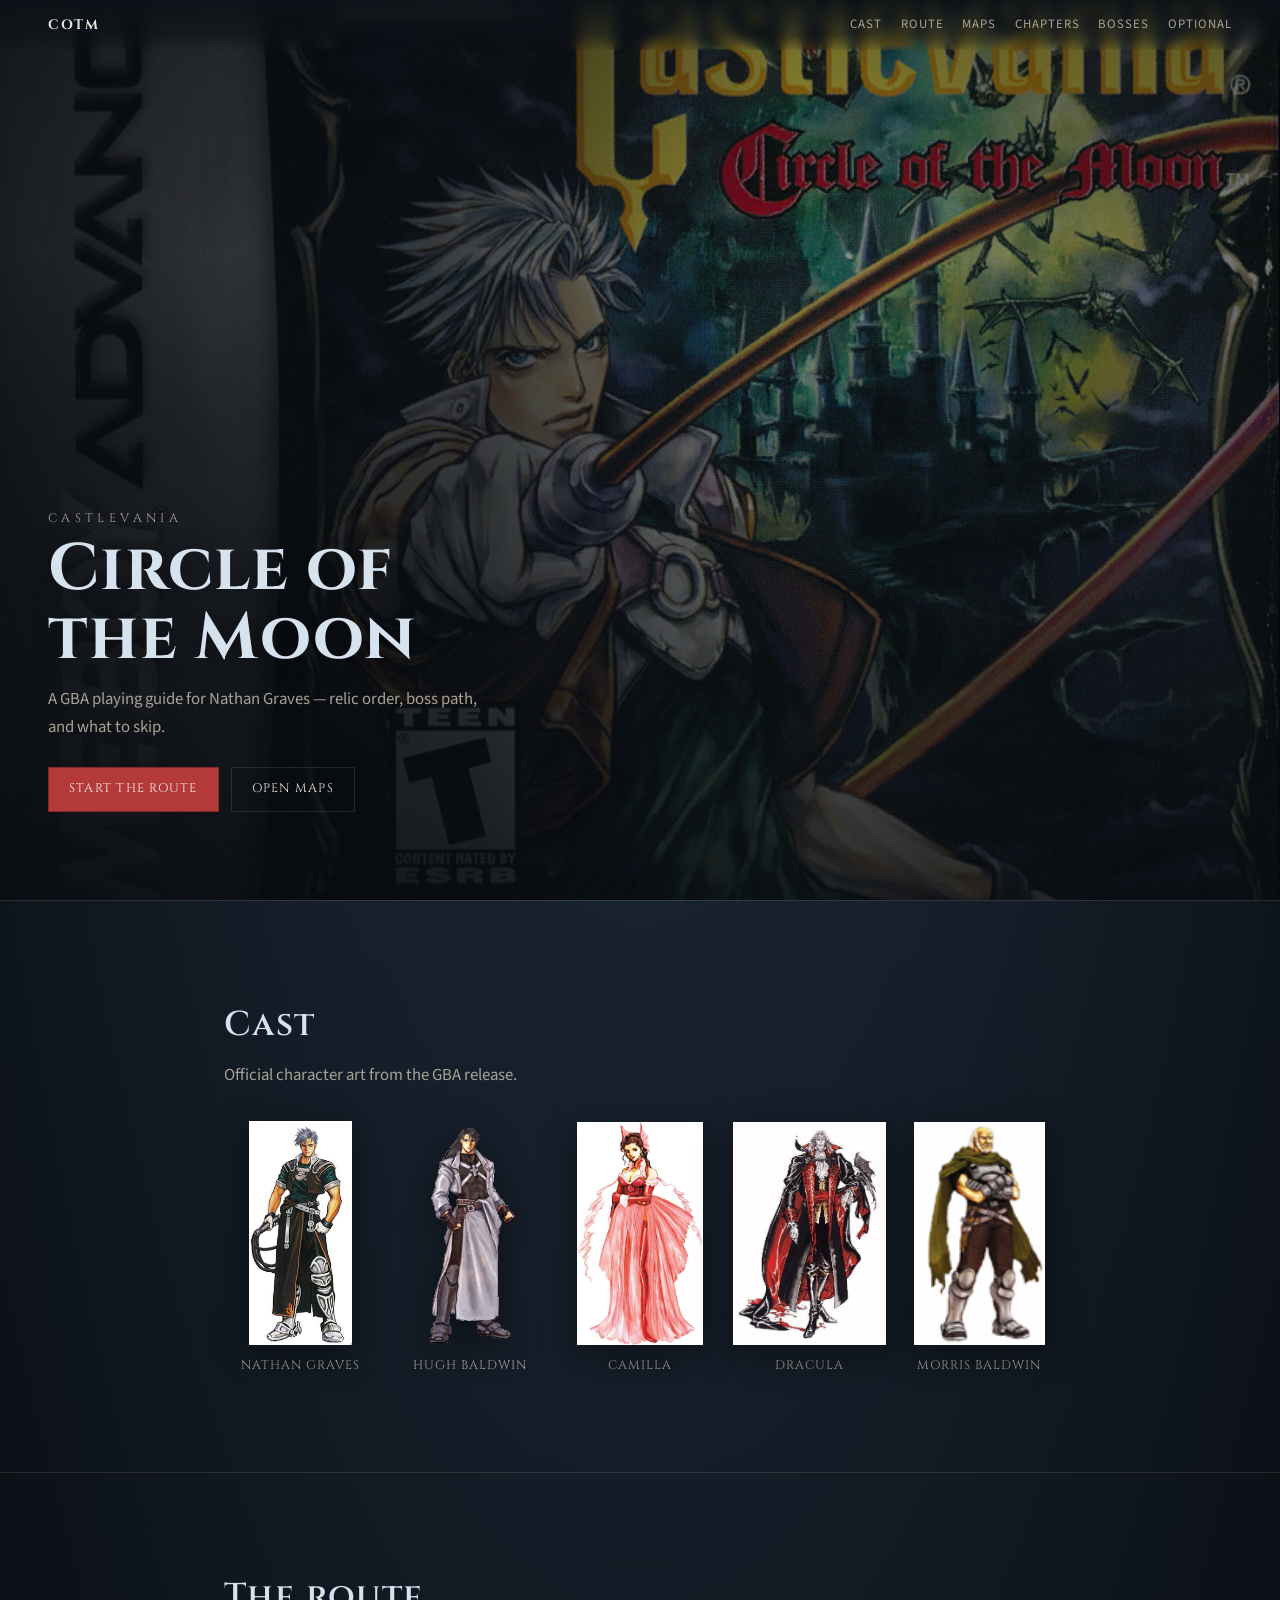
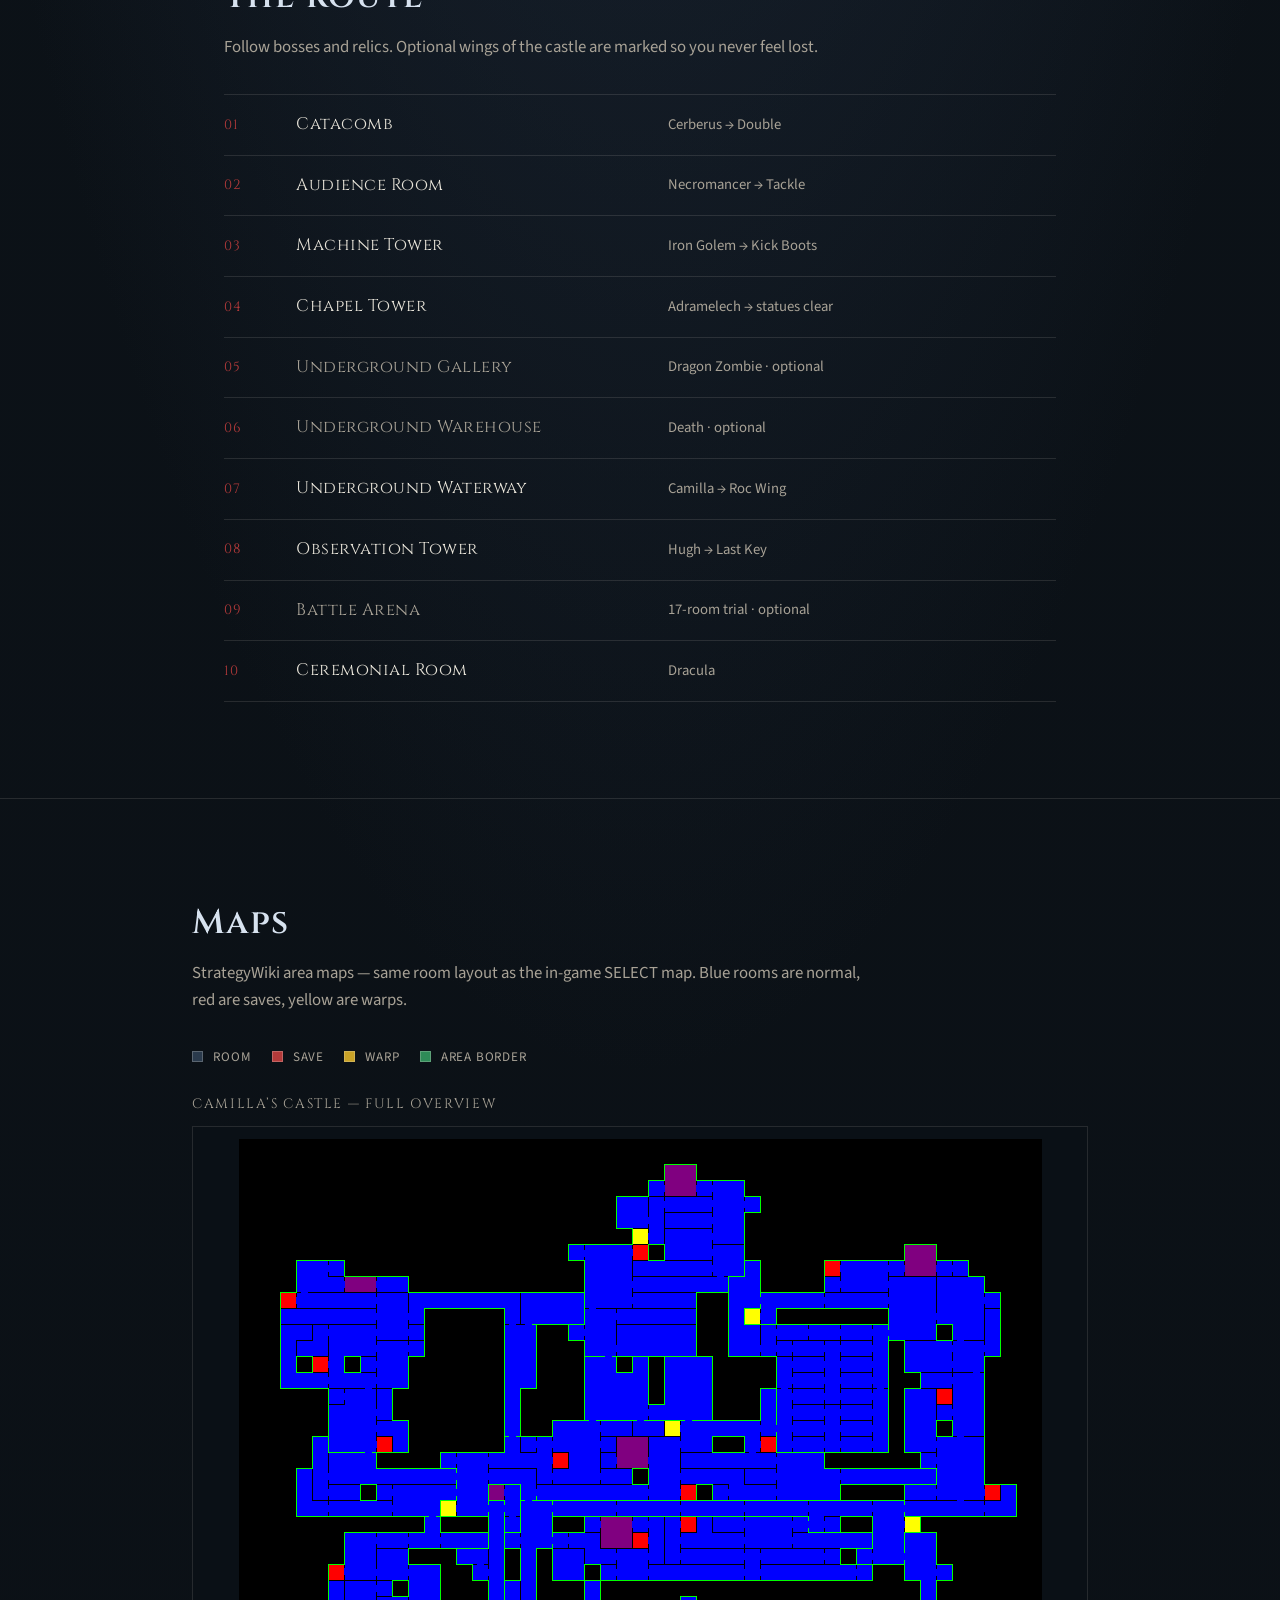
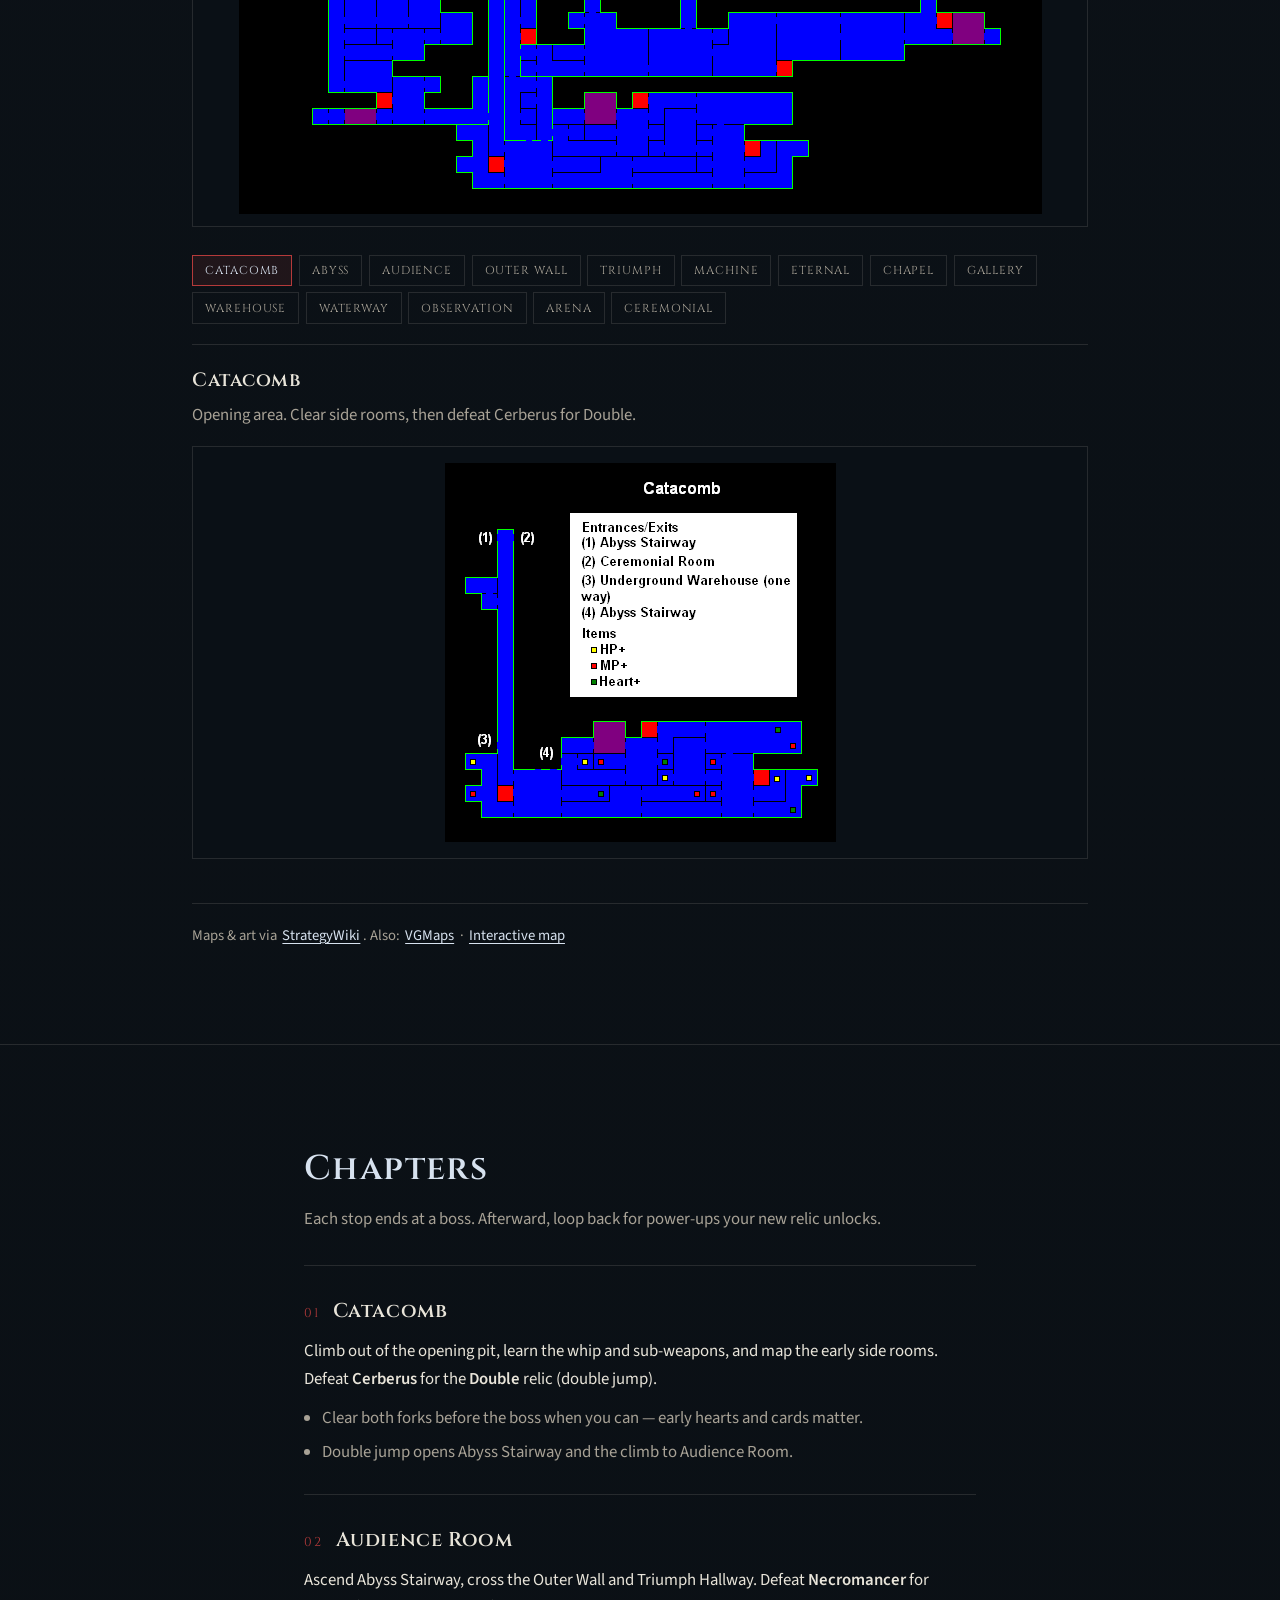
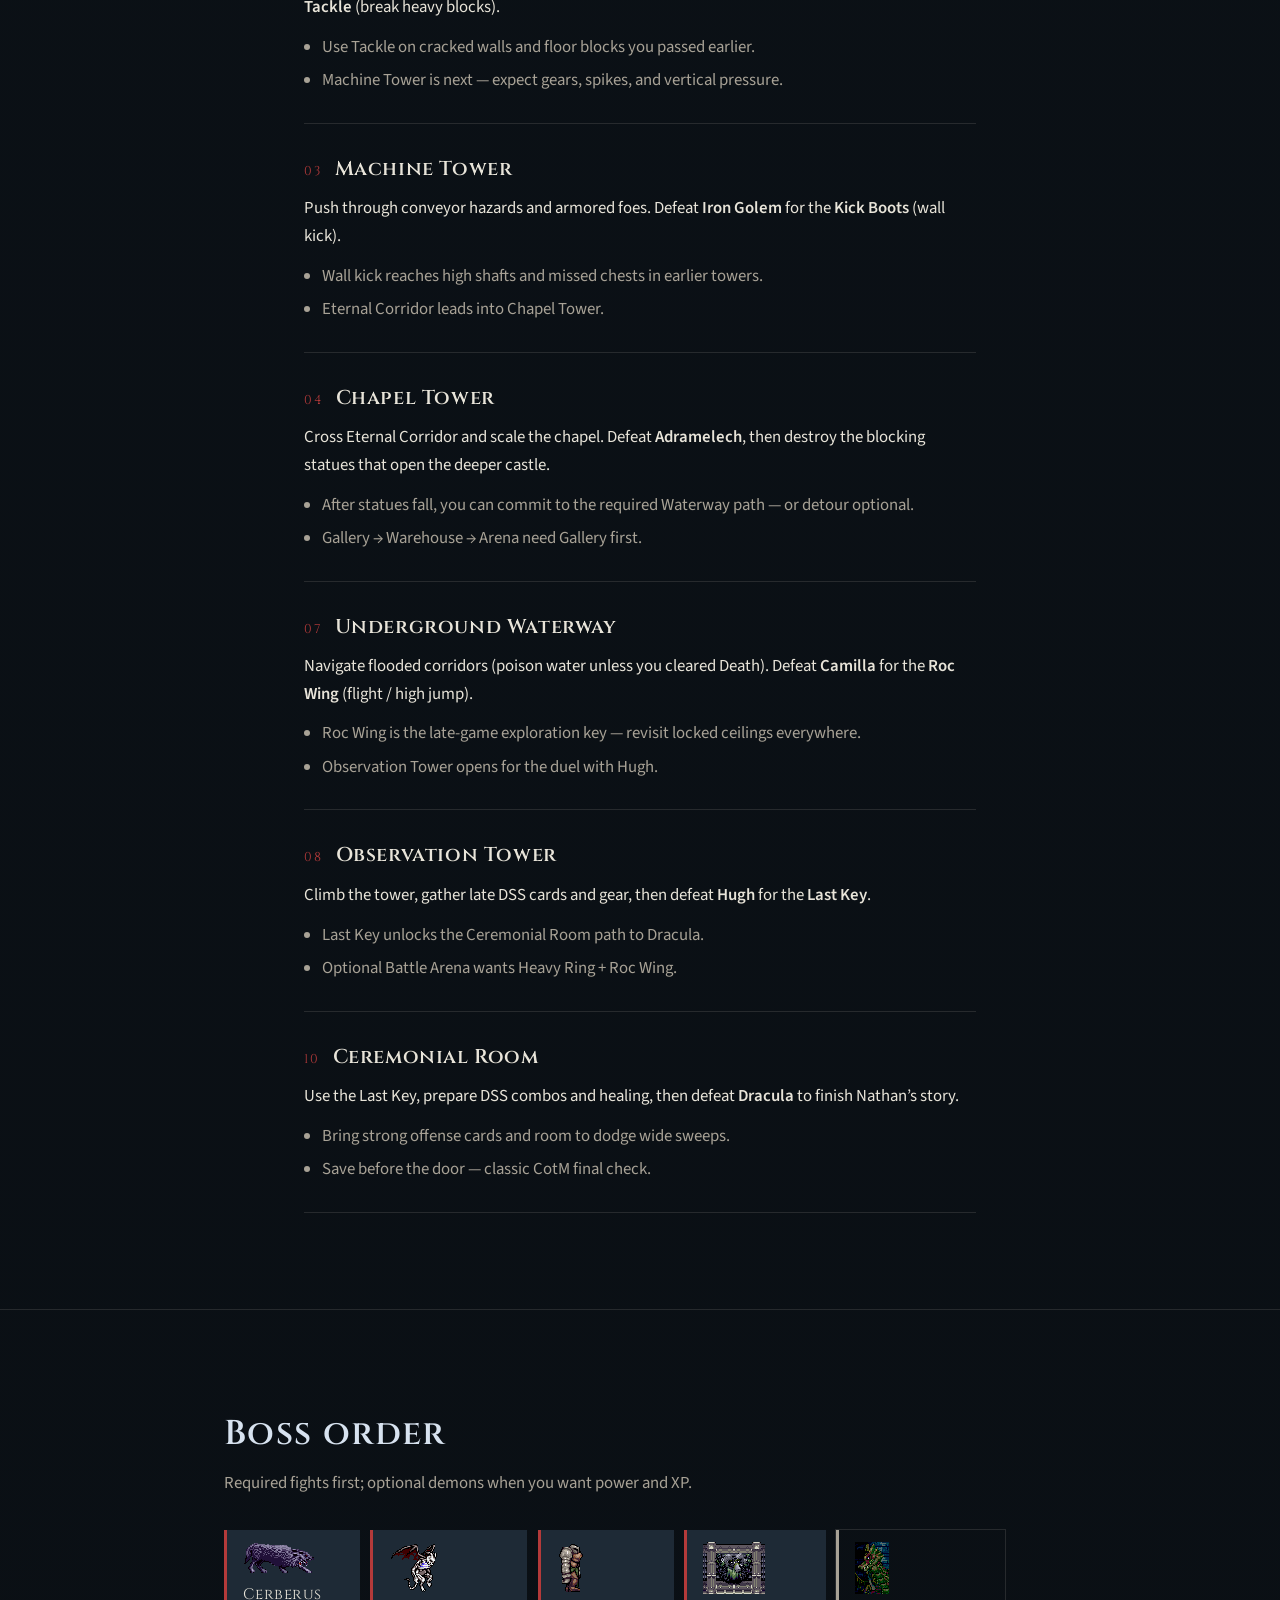
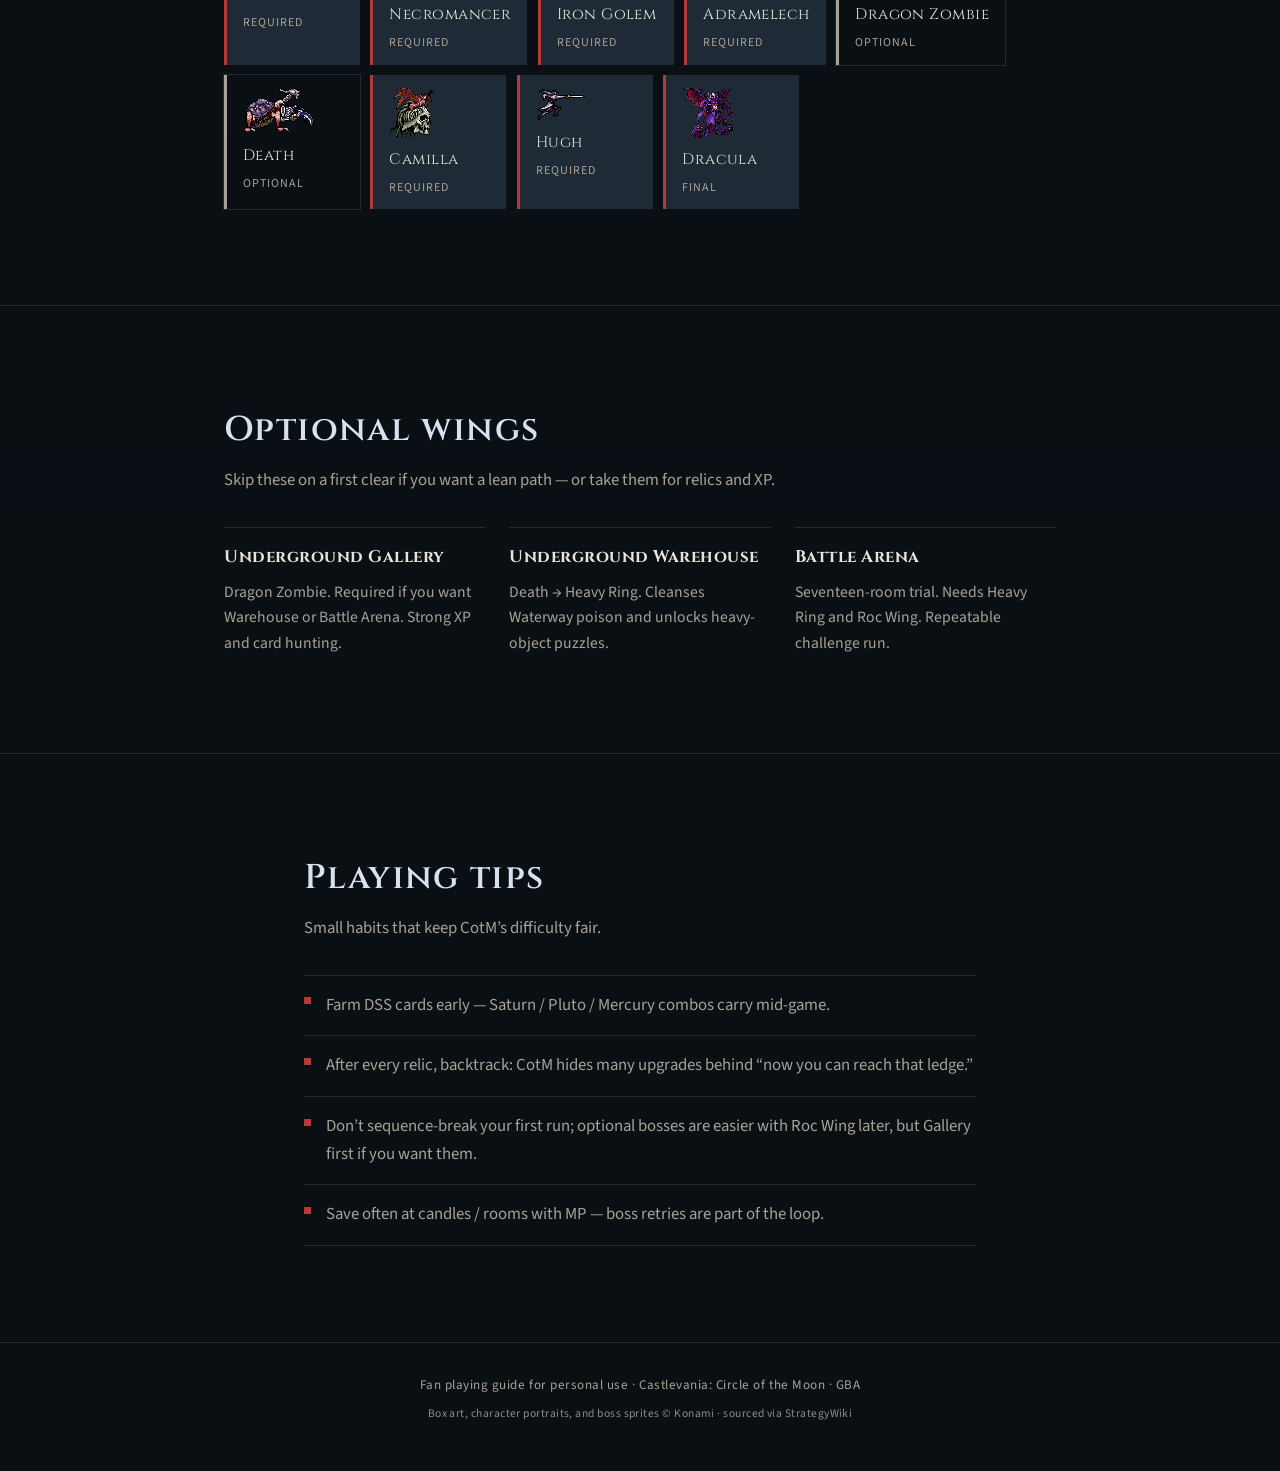
==== commit 560944e1: "Add original CotM box art, cast portraits, and boss sprites. Source art from StrategyWiki to give th" ====
--- a/guides/circle-of-the-moon/index.html
+++ b/guides/circle-of-the-moon/index.html
@@ -14,6 +14,7 @@
   <header class="site-nav">
     <a class="nav-brand" href="#top">CotM</a>
     <nav aria-label="Primary">
+      <a href="#cast">Cast</a>
       <a href="#route">Route</a>
       <a href="#maps">Maps</a>
       <a href="#chapters">Chapters</a>
@@ -24,11 +25,9 @@
 
   <main id="top">
     <section class="hero" aria-label="Hero">
-      <div class="hero-sky" aria-hidden="true">
-        <div class="moon"></div>
-        <div class="stars"></div>
-        <div class="castle"></div>
-        <div class="mist"></div>
+      <div class="hero-art" aria-hidden="true">
+        <img src="art/boxart.jpg" alt="" width="1075" height="1076" />
+        <div class="hero-veil"></div>
       </div>
       <div class="hero-copy">
         <p class="brand">Castlevania</p>
@@ -37,6 +36,35 @@
         <div class="hero-actions">
           <a class="btn primary" href="#route">Start the route</a>
           <a class="btn ghost" href="#maps">Open maps</a>
+        </div>
+      </div>
+    </section>
+
+    <section id="cast" class="section cast">
+      <div class="section-inner">
+        <h2>Cast</h2>
+        <p class="section-lede">Official character art from the GBA release.</p>
+        <div class="cast-row">
+          <figure>
+            <img src="art/nathan.jpg" alt="Nathan Graves" width="200" height="434" />
+            <figcaption>Nathan Graves</figcaption>
+          </figure>
+          <figure>
+            <img src="art/hugh.gif" alt="Hugh Baldwin" width="136" height="307" />
+            <figcaption>Hugh Baldwin</figcaption>
+          </figure>
+          <figure>
+            <img src="art/camilla.jpg" alt="Camilla" width="317" height="564" />
+            <figcaption>Camilla</figcaption>
+          </figure>
+          <figure>
+            <img src="art/dracula.jpg" alt="Dracula" width="351" height="511" />
+            <figcaption>Dracula</figcaption>
+          </figure>
+          <figure>
+            <img src="art/morris.gif" alt="Morris Baldwin" width="84" height="144" />
+            <figcaption>Morris Baldwin</figcaption>
+          </figure>
         </div>
       </div>
     </section>
@@ -245,9 +273,9 @@
         </div>
 
         <p class="map-credit">
-          Maps from
-          <a href="https://strategywiki.org/wiki/Castlevania:_Circle_of_the_Moon/Maps" target="_blank" rel="noopener">StrategyWiki</a>
-          (fan maps of in-game layouts). Also:
+          Maps &amp; art via
+          <a href="https://strategywiki.org/wiki/Castlevania:_Circle_of_the_Moon/Maps" target="_blank" rel="noopener">StrategyWiki</a>.
+          Also:
           <a href="https://vgmaps.de/maps/gba/castlevania-circle-of-the-moon" target="_blank" rel="noopener">VGMaps</a>
           ·
           <a href="https://petercypers.github.io/COTM_interactive_map/" target="_blank" rel="noopener">Interactive map</a>
@@ -351,15 +379,15 @@
         <h2>Boss order</h2>
         <p class="section-lede">Required fights first; optional demons when you want power and XP.</p>
         <div class="boss-rail" role="list">
-          <div class="boss-chip" role="listitem"><span>Cerberus</span><em>required</em></div>
-          <div class="boss-chip" role="listitem"><span>Necromancer</span><em>required</em></div>
-          <div class="boss-chip" role="listitem"><span>Iron Golem</span><em>required</em></div>
-          <div class="boss-chip" role="listitem"><span>Adramelech</span><em>required</em></div>
-          <div class="boss-chip opt" role="listitem"><span>Dragon Zombie</span><em>optional</em></div>
-          <div class="boss-chip opt" role="listitem"><span>Death</span><em>optional</em></div>
-          <div class="boss-chip" role="listitem"><span>Camilla</span><em>required</em></div>
-          <div class="boss-chip" role="listitem"><span>Hugh</span><em>required</em></div>
-          <div class="boss-chip" role="listitem"><span>Dracula</span><em>final</em></div>
+          <div class="boss-chip" role="listitem"><img src="art/boss-cerberus.gif" alt="" width="110" height="49" /><span>Cerberus</span><em>required</em></div>
+          <div class="boss-chip" role="listitem"><img src="art/boss-necromancer.gif" alt="" width="56" height="59" /><span>Necromancer</span><em>required</em></div>
+          <div class="boss-chip" role="listitem"><img src="art/boss-iron-golem.gif" alt="" width="31" height="57" /><span>Iron Golem</span><em>required</em></div>
+          <div class="boss-chip" role="listitem"><img src="art/boss-adramelech.gif" alt="" width="220" height="184" /><span>Adramelech</span><em>required</em></div>
+          <div class="boss-chip opt" role="listitem"><img src="art/boss-dragon-zombie.gif" alt="" width="80" height="122" /><span>Dragon Zombie</span><em>optional</em></div>
+          <div class="boss-chip opt" role="listitem"><img src="art/boss-death.gif" alt="" width="98" height="66" /><span>Death</span><em>optional</em></div>
+          <div class="boss-chip" role="listitem"><img src="art/boss-camilla.gif" alt="" width="111" height="126" /><span>Camilla</span><em>required</em></div>
+          <div class="boss-chip" role="listitem"><img src="art/boss-hugh.gif" alt="" width="51" height="35" /><span>Hugh</span><em>required</em></div>
+          <div class="boss-chip" role="listitem"><img src="art/boss-dracula.gif" alt="" width="128" height="129" /><span>Dracula</span><em>final</em></div>
         </div>
       </div>
     </section>
@@ -401,6 +429,7 @@
 
   <footer class="site-footer">
     <p>Fan playing guide for personal use · Castlevania: Circle of the Moon · GBA</p>
+    <p class="art-credit">Box art, character portraits, and boss sprites © Konami · sourced via StrategyWiki</p>
   </footer>
 
   <script src="script.js"></script>
--- a/guides/circle-of-the-moon/styles.css
+++ b/guides/circle-of-the-moon/styles.css
@@ -103,65 +103,28 @@
   isolation: isolate;
 }
 
-.hero-sky {
+.hero-art {
   position: absolute;
   inset: 0;
   z-index: -1;
-  background:
-    radial-gradient(ellipse 55% 40% at 72% 18%, rgba(180, 200, 230, 0.18), transparent 60%),
-    linear-gradient(185deg, #15202c 0%, #0c1218 48%, #080b10 100%);
-}
-
-.moon {
-  position: absolute;
-  top: 12%;
-  right: 14%;
-  width: clamp(5.5rem, 16vw, 9rem);
-  height: clamp(5.5rem, 16vw, 9rem);
-  border-radius: 50%;
-  background:
-    radial-gradient(circle at 35% 35%, #f4f7fb 0%, #c9d4e4 45%, #8fa3bc 100%);
-  box-shadow: 0 0 60px var(--moon-glow), 0 0 120px rgba(180, 200, 230, 0.15);
-  animation: moon-rise 1.8s ease-out both;
-}
-
-.stars {
+  background: #0c1218;
+}
+
+.hero-art img {
+  width: 100%;
+  height: 100%;
+  object-fit: cover;
+  object-position: 62% center;
+  animation: art-in 1.6s ease-out both;
+}
+
+.hero-veil {
   position: absolute;
   inset: 0;
-  background-image:
-    radial-gradient(1px 1px at 12% 22%, rgba(255, 255, 255, 0.7), transparent),
-    radial-gradient(1px 1px at 28% 40%, rgba(255, 255, 255, 0.45), transparent),
-    radial-gradient(1.5px 1.5px at 48% 14%, rgba(255, 255, 255, 0.55), transparent),
-    radial-gradient(1px 1px at 63% 33%, rgba(255, 255, 255, 0.4), transparent),
-    radial-gradient(1px 1px at 82% 48%, rgba(255, 255, 255, 0.5), transparent),
-    radial-gradient(1px 1px at 18% 58%, rgba(255, 255, 255, 0.35), transparent),
-    radial-gradient(1.5px 1.5px at 91% 20%, rgba(255, 255, 255, 0.6), transparent);
-  opacity: 0;
-  animation: stars-in 2.2s ease 0.4s both;
-}
-
-.castle {
-  position: absolute;
-  left: 0;
-  right: 0;
-  bottom: 0;
-  height: 42%;
   background:
-    linear-gradient(180deg, transparent 0%, rgba(8, 10, 14, 0.55) 40%, #06080c 100%),
-    url("data:image/svg+xml,%3Csvg xmlns='http://www.w3.org/2000/svg' viewBox='0 0 1200 320' preserveAspectRatio='none'%3E%3Cpath fill='%23091016' d='M0 320V180l40-20 30 40 50-90 40 70 35-30 45 80 60-120 40 50 55-40 30 90 70-110 45 35 80-95 50 55 60-40 40 70 90-130 55 45 70-60 40 80 80-100V320z'/%3E%3C/svg%3E")
-      bottom / 100% 100% no-repeat;
-  animation: castle-in 1.6s ease-out 0.2s both;
-}
-
-.mist {
-  position: absolute;
-  left: -10%;
-  right: -10%;
-  bottom: 0;
-  height: 28%;
-  background: linear-gradient(180deg, transparent, rgba(30, 42, 54, 0.55));
-  filter: blur(18px);
-  animation: mist-drift 12s ease-in-out infinite alternate;
+    linear-gradient(90deg, rgba(8, 11, 16, 0.92) 0%, rgba(8, 11, 16, 0.72) 38%, rgba(8, 11, 16, 0.28) 62%, rgba(8, 11, 16, 0.45) 100%),
+    linear-gradient(180deg, rgba(8, 11, 16, 0.35) 0%, transparent 28%, rgba(8, 11, 16, 0.75) 100%);
+  pointer-events: none;
 }
 
 .hero-copy {
@@ -238,6 +201,39 @@
 .btn.ghost:hover {
   border-color: var(--ink-dim);
   color: #fff;
+}
+
+/* —— Cast —— */
+.cast-row {
+  display: grid;
+  grid-template-columns: repeat(auto-fit, minmax(7.5rem, 1fr));
+  gap: 1.25rem 1rem;
+  align-items: end;
+}
+
+.cast-row figure {
+  margin: 0;
+  text-align: center;
+}
+
+.cast-row img {
+  display: block;
+  width: auto;
+  max-width: 100%;
+  height: clamp(9rem, 28vw, 14rem);
+  object-fit: contain;
+  object-position: bottom center;
+  margin: 0 auto 0.65rem;
+  filter: drop-shadow(0 8px 18px rgba(0, 0, 0, 0.45));
+  image-rendering: auto;
+}
+
+.cast-row figcaption {
+  font-family: var(--font-display);
+  font-size: 0.78rem;
+  letter-spacing: 0.08em;
+  text-transform: uppercase;
+  color: var(--ink-dim);
 }
 
 /* —— Sections —— */
@@ -394,7 +390,8 @@
 .boss-chip {
   display: flex;
   flex-direction: column;
-  gap: 0.15rem;
+  align-items: flex-start;
+  gap: 0.35rem;
   padding: 0.75rem 1rem;
   background: var(--slate);
   border-left: 3px solid var(--crimson);
@@ -405,6 +402,18 @@
   border-left-color: var(--ink-dim);
   background: transparent;
   outline: 1px solid var(--line);
+}
+
+.boss-chip img {
+  display: block;
+  max-width: 4.5rem;
+  max-height: 3.25rem;
+  width: auto;
+  height: auto;
+  object-fit: contain;
+  image-rendering: pixelated;
+  image-rendering: crisp-edges;
+  margin-bottom: 0.15rem;
 }
 
 .boss-chip span {
@@ -497,6 +506,12 @@
   color: var(--ink-dim);
 }
 
+.site-footer .art-credit {
+  margin-top: 0.45rem;
+  font-size: 0.72rem;
+  opacity: 0.85;
+}
+
 /* —— Maps —— */
 .maps-inner {
   max-width: min(56rem, 100%);
@@ -663,43 +678,14 @@
 }
 
 /* Motion */
-@keyframes moon-rise {
+@keyframes art-in {
   from {
     opacity: 0;
-    transform: translateY(18px) scale(0.92);
+    transform: scale(1.04);
   }
   to {
     opacity: 1;
     transform: none;
-  }
-}
-
-@keyframes stars-in {
-  from {
-    opacity: 0;
-  }
-  to {
-    opacity: 1;
-  }
-}
-
-@keyframes castle-in {
-  from {
-    opacity: 0;
-    transform: translateY(24px);
-  }
-  to {
-    opacity: 1;
-    transform: none;
-  }
-}
-
-@keyframes mist-drift {
-  from {
-    transform: translateX(-2%);
-  }
-  to {
-    transform: translateX(2%);
   }
 }
 
@@ -719,10 +705,7 @@
     scroll-behavior: auto;
   }
 
-  .moon,
-  .stars,
-  .castle,
-  .mist,
+  .hero-art img,
   .hero-copy,
   .route-list li {
     animation: none !important;
@@ -731,3 +714,9 @@
     transition: none !important;
   }
 }
+
+@media (max-width: 640px) {
+  .hero-art img {
+    object-position: 70% center;
+  }
+}
